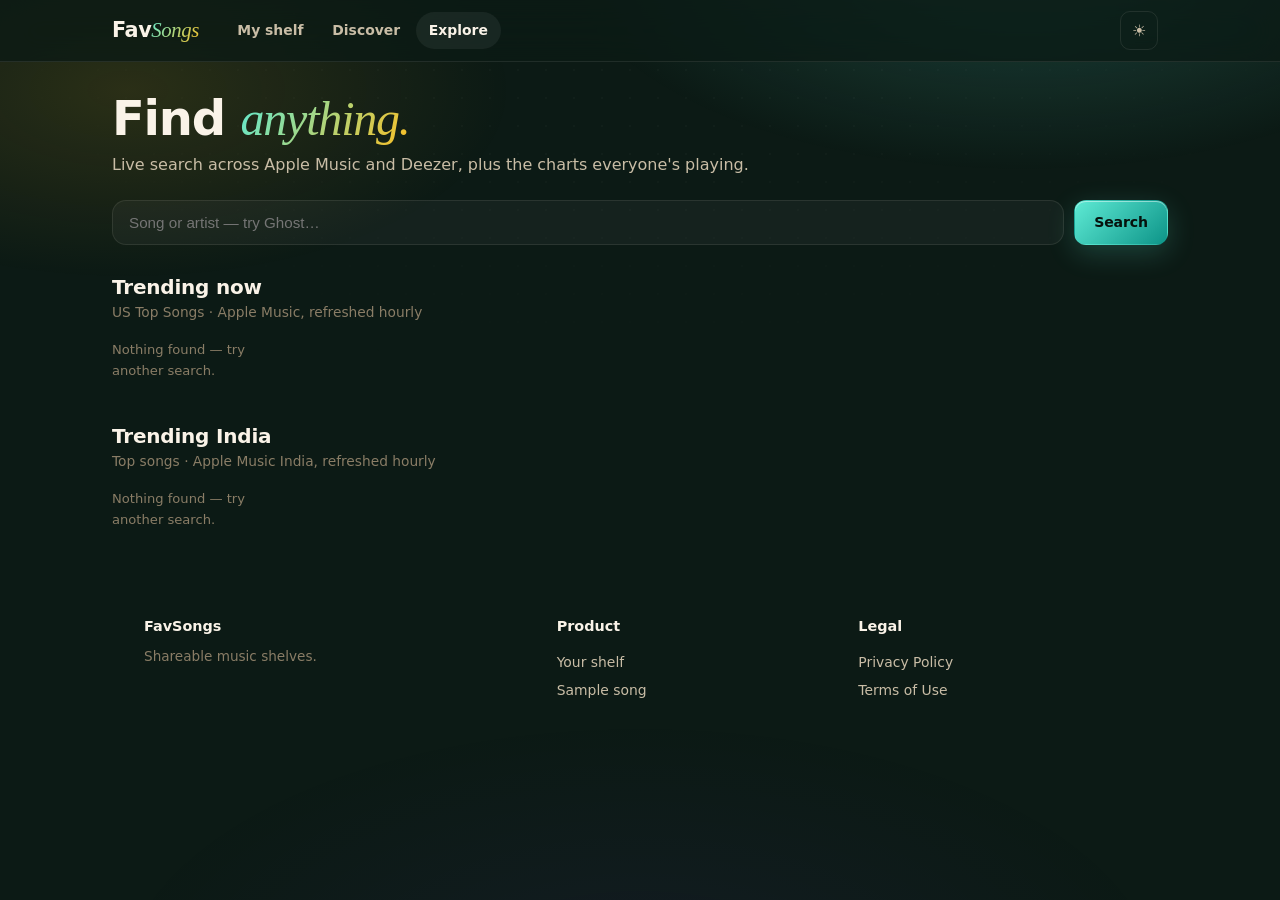
==== explore.html @ 7c1b073f "Explore page, multi-API availability, likes, trending rails, login-gated ratings" ====
<!DOCTYPE html>
<html lang="en" data-theme="dark">
  <head>
    <meta charset="utf-8" />
    <meta name="viewport" content="width=device-width, initial-scale=1, viewport-fit=cover" />
    <title>Explore — FavSongs</title>
    <meta name="description" content="Search every song and browse what's trending, powered by Apple Music and Deezer charts." />
    <link rel="canonical" href="https://favsongs.pages.dev/explore.html" />
    <link rel="icon" href="data:image/svg+xml,%3Csvg xmlns='http://www.w3.org/2000/svg' viewBox='0 0 32 32'%3E%3Crect width='32' height='32' rx='9' fill='%23ffb020'/%3E%3Cpath d='M16 4.5 18.6 13.4 27.5 16 18.6 18.6 16 27.5 13.4 18.6 4.5 16 13.4 13.4Z' fill='%230b0a08'/%3E%3Ccircle cx='23' cy='8.6' r='2' fill='%230b0a08' opacity='.5'/%3E%3C/svg%3E" type="image/svg+xml" />
    <link rel="stylesheet" href="styles.css" />
    <style>
      [hidden] { display: none !important; }
      body.explore-page { min-height: 100svh; display: flex; flex-direction: column; }
      main.explore-main { flex: 1; width: 100%; max-width: 1120px; margin: 0 auto; padding: 2rem var(--rail); }
      .explore-hero h1 { font-size: clamp(2rem, 4.5vw, 3rem); letter-spacing: -0.025em; margin: 0 0 0.5rem; }
      .explore-hero h1 em { font-family: Georgia, 'Times New Roman', serif; font-style: italic; font-weight: 400; background: linear-gradient(120deg, var(--amber), var(--coral)); -webkit-background-clip: text; background-clip: text; color: transparent; }
      .explore-hero p { color: var(--ink-dim); margin: 0 0 1.4rem; }
      .rail-sec { margin: 2rem 0 0; }
      .rail-sec h2 { font-size: 1.25rem; margin: 0 0 0.2rem; letter-spacing: -0.01em; }
      .rail-sec > p { color: var(--ink-faint); font-size: 0.86rem; margin: 0 0 0.8rem; }
      .skel { border-radius: var(--r); border: 1px solid var(--line); min-height: 210px;
        background: linear-gradient(90deg, rgba(255,255,255,0.04) 25%, rgba(255,255,255,0.1) 50%, rgba(255,255,255,0.04) 75%);
        background-size: 200% 100%; animation: shimmer 1.2s linear infinite; }
      @keyframes shimmer { to { background-position: -200% 0; } }
      @media (prefers-reduced-motion: reduce) { .skel { animation: none; } }
    </style>
  </head>
  <body class="explore-page">
    <a class="skip-link" href="#main">Skip to content</a>
    <header class="fav-top">
      <div class="fav-top-inner">
        <a class="fav-brand" href="index.html" aria-label="FavSongs home">Fav<em>Songs</em></a>
        <nav class="fav-nav" aria-label="Primary">
          <a href="shelf.html">My shelf</a>
          <a href="index.html#discover">Discover</a>
          <a href="explore.html" aria-current="page">Explore</a>
        </nav>
        <div class="fav-top-spot">
          <button class="icon-btn" type="button" data-theme-toggle aria-label="Toggle theme"><span data-theme-icon>☀</span></button>
          <span id="authArea"></span>
        </div>
      </div>
    </header>
    <main id="main" class="explore-main">
      <div class="explore-hero">
        <h1>Find <em>anything.</em></h1>
        <p>Live search across Apple Music and Deezer, plus the charts everyone's playing.</p>
        <div class="searchbar" role="search">
          <input id="q" placeholder="Song or artist — try Ghost…" autocomplete="off" maxlength="120" />
          <button class="btn btn-primary" id="go" type="button">Search</button>
        </div>
      </div>

      <section class="rail-sec" id="resultsSec" hidden>
        <h2>Results</h2>
        <p id="resultsMeta"></p>
        <div class="rail" id="resultsRail"></div>
      </section>

      <section class="rail-sec">
        <h2>Trending now</h2>
        <p>US Top Songs · Apple Music, refreshed hourly</p>
        <div class="rail" id="appleRail"><div class="skel"></div><div class="skel"></div><div class="skel"></div></div>
      </section>

      <section class="rail-sec">
        <h2>Trending India</h2>
        <p>Top songs · Apple Music India, refreshed hourly</p>
        <div class="rail" id="deezerRail"><div class="skel"></div><div class="skel"></div><div class="skel"></div></div>
      </section>

      <footer class="fav-foot" style="border:none">
        <div class="fav-foot-grid">
          <div><b>FavSongs</b><p>Shareable music shelves.</p></div>
          <nav aria-label="Product"><b>Product</b><a href="shelf.html">Your shelf</a><a href="song.html">Sample song</a></nav>
          <nav aria-label="Legal"><b>Legal</b><a href="legal.html#privacy">Privacy Policy</a><a href="legal.html#terms">Terms of Use</a></nav>
        </div>
      </footer>
    </main>
    <script src="site.js"></script>
    <script src="supabase-config.js" onerror="this.remove()"></script>
    <script type="module" src="cloud.js"></script>
    <script>
      (() => {
        "use strict";
        const $ = (id) => document.getElementById(id);

        function songHref(s) {
          const p = new URLSearchParams();
          p.set("t", s.t);
          if (s.a) p.set("a", s.a);
          if (s.art) p.set("art", s.art);
          return "song.html?" + p.toString();
        }
        function card(s, src) {
          const a = document.createElement("a");
          a.className = "song-card";
          a.href = songHref(s);
          a.style.minWidth = "0";
          const img = document.createElement("img");
          img.alt = "";
          img.loading = "lazy";
          img.width = 56;
          img.height = 56;
          img.src = s.art || "icon.svg";
          img.onerror = () => { img.onerror = null; img.src = "icon.svg"; };
          const t = document.createElement("div");
          t.className = "t";
          const b = document.createElement("b");
          b.textContent = s.t;
          const sp = document.createElement("span");
          sp.textContent = (s.a || "Unknown artist") + " · " + src;
          t.appendChild(b);
          t.appendChild(sp);
          a.appendChild(img);
          a.appendChild(t);
          return a;
        }
        function fill(rail, items) {
          rail.innerHTML = "";
          if (!items.length) {
            rail.innerHTML = "<p class='fav-hint'>Nothing found — try another search.</p>";
            return;
          }
          for (const s of items) rail.appendChild(card(s.item, s.src));
        }

        async function searchAll(query) {
          const jobs = [
            fetch("https://itunes.apple.com/search?term=" + encodeURIComponent(query) + "&media=music&entity=song&limit=12")
              .then((r) => (r.ok ? r.json() : null))
              .then((d) => (d && d.results ? d.results : []).map((r) => ({
                item: {
                  t: r.trackName || "", a: r.artistName || "",
                  art: (r.artworkUrl100 || "").replace("100x100bb", "300x300bb"),
                }, src: "Apple",
              })))
              .catch(() => []),
            fetch("https://api.deezer.com/search?q=" + encodeURIComponent(query) + "&limit=12")
              .then((r) => (r.ok ? r.json() : null))
              .then((d) => (d && d.data ? d.data : []).map((r) => ({
                item: {
                  t: r.title || "", a: (r.artist && r.artist.name) || "",
                  art: r.cover_medium || r.cover || "",
                }, src: "Deezer",
              })))
              .catch(() => []),
          ];
          const [a, b] = await Promise.all(jobs);
          const seen = new Set();
          const out = [];
          for (const e of [...a, ...b]) {
            if (!e.item.t) continue;
            const k = (e.item.t + "|||" + e.item.a).toLowerCase().replace(/[^a-z0-9]/g, "");
            if (seen.has(k)) continue;
            seen.add(k);
            out.push(e);
          }
          return out.slice(0, 18);
        }

        $("go").addEventListener("click", async () => {
          const qv = $("q").value.trim();
          if (!qv) return;
          const sec = $("resultsSec");
          sec.hidden = false;
          $("resultsMeta").textContent = "Searching Apple Music + Deezer…";
          fill($("resultsRail"), []);
          const items = await searchAll(qv);
          $("resultsMeta").textContent = items.length + " result" + (items.length === 1 ? "" : "s");
          fill($("resultsRail"), items);
        });
        $("q").addEventListener("keydown", (e) => {
          if (e.key === "Enter") $("go").click();
        });

        // Trending rails (independent — one failing must not block the other).
        fetch("https://itunes.apple.com/us/rss/topsongs/limit=10/json")
          .then((r) => (r.ok ? r.json() : null))
          .then((d) => {
            const items = ((d && d.feed && d.feed.entry) || []).map((e) => ({
              item: {
                t: (e["im:name"] && e["im:name"].label) || "",
                a: (e["im:artist"] && e["im:artist"].label) || "",
                art: (((e["im:image"] || []).pop() || {}).label || "").replace("170x170bb", "300x300bb"),
              },
              src: "Apple",
            })).filter((x) => x.item.t);
            fill($("appleRail"), items);
          })
          .catch(() => fill($("appleRail"), []));
        fetch("https://itunes.apple.com/in/rss/topsongs/limit=10/json")
          .then((r) => (r.ok ? r.json() : null))
          .then((d) => {
            const items = ((d && d.feed && d.feed.entry) || []).map((e) => ({
              item: {
                t: (e["im:name"] && e["im:name"].label) || "",
                a: (e["im:artist"] && e["im:artist"].label) || "",
                art: (((e["im:image"] || []).pop() || {}).label || "").replace("170x170bb", "300x300bb"),
              },
              src: "Apple",
            })).filter((x) => x.item.t);
            fill($("deezerRail"), items);
          })
          .catch(() => fill($("deezerRail"), []));
      })();
    </script>
  </body>
</html>
---- styles.css ----
/* Milo v1.1.6 — site design system (from-scratch rebuild) */

:root {
  --bg: #0c1a15;
  --bg-soft: #0f211a;
  --surface: #122620;
  --surface-2: #16281f;
  --card: rgba(255, 248, 235, 0.035);
  --ink: #faf3e8;
  --ink-dim: #c9bda6;
  --ink-faint: #8a7d66;
  --ink-ghost: #5d5342;
  --amber: #5eead4;
  --amber-deep: #0d9488;
  --coral: #fbbf24;
  --mint: #4ade80;
  --line: rgba(250, 243, 232, 0.09);
  --line-strong: rgba(250, 243, 232, 0.16);
  --glow-amber: rgba(94, 234, 212, 0.2);
  --glow-coral: rgba(251, 191, 36, 0.13);
  --font:
    ui-sans-serif, system-ui, -apple-system, "Segoe UI", Roboto, Inter,
    "Helvetica Neue", Arial, sans-serif;
  --display:
    ui-sans-serif, system-ui, -apple-system, "Segoe UI", Roboto, Inter,
    sans-serif;
  --mono: ui-monospace, "SF Mono", SFMono-Regular, Menlo, Consolas, monospace;
  --ease: cubic-bezier(0.22, 1, 0.36, 1);
  --ease-spring: cubic-bezier(0.34, 1.56, 0.64, 1);
  --rail: clamp(1rem, 4vw, 2rem);
  --max: 1120px;
  --r-sm: 10px;
  --r: 16px;
  --r-lg: 24px;
  --shadow-lg: 0 24px 80px rgba(0, 0, 0, 0.5);
  --shadow-card: 0 12px 40px rgba(0, 0, 0, 0.35);
}

html[data-theme="light"] {
  --bg: #faf5eb;
  --bg-soft: #f2e9d8;
  --surface: #ffffff;
  --surface-2: #efe6d3;
  --card: rgba(20, 14, 4, 0.03);
  --ink: #17110a;
  --ink-dim: #4d4436;
  --ink-faint: #7a6e5a;
  --ink-ghost: #a89a82;
  --line: rgba(23, 17, 10, 0.1);
  --line-strong: rgba(23, 17, 10, 0.18);
  --glow-amber: rgba(194, 106, 0, 0.14);
  --glow-coral: rgba(255, 92, 57, 0.1);
  --shadow-lg: 0 24px 60px rgba(80, 55, 10, 0.16);
  --shadow-card: 0 12px 32px rgba(80, 55, 10, 0.1);
}

*,
*::before,
*::after {
  box-sizing: border-box;
  margin: 0;
  padding: 0;
}
html {
  scroll-behavior: smooth;
  -webkit-text-size-adjust: 100%;
}
body {
  font-family: var(--font);
  background: var(--bg);
  color: var(--ink);
  line-height: 1.6;
  -webkit-font-smoothing: antialiased;
  overflow-x: hidden;
  transition:
    background 0.3s var(--ease),
    color 0.3s var(--ease);
}
body::before {
  content: "";
  position: fixed;
  inset: 0;
  z-index: -2;
  pointer-events: none;
  background:
    radial-gradient(
      ellipse 60% 40% at 80% -5%,
      var(--glow-amber),
      transparent 60%
    ),
    radial-gradient(
      ellipse 50% 35% at 10% 10%,
      var(--glow-coral),
      transparent 60%
    ),
    radial-gradient(
      ellipse 70% 50% at 50% 110%,
      rgba(139, 61, 255, 0.06),
      transparent 60%
    );
}
body::after {
  content: "";
  position: fixed;
  inset: 0;
  z-index: -1;
  pointer-events: none;
  opacity: 0.5;
  background-image: radial-gradient(
    rgba(250, 243, 232, 0.05) 1px,
    transparent 1px
  );
  background-size: 28px 28px;
  mask-image: radial-gradient(
    ellipse 80% 60% at 50% 0%,
    black 30%,
    transparent 75%
  );
}
html[data-theme="light"] body::after {
  background-image: radial-gradient(
    rgba(23, 17, 10, 0.06) 1px,
    transparent 1px
  );
}
img {
  max-width: 100%;
  display: block;
}
a {
  color: inherit;
}
button {
  font: inherit;
  color: inherit;
  background: none;
  border: none;
  cursor: pointer;
}
:focus-visible {
  outline: 2px solid var(--amber);
  outline-offset: 3px;
  border-radius: 4px;
}
::selection {
  background: var(--amber);
  color: #1a1000;
}

.skip-link {
  position: fixed;
  top: -60px;
  left: 1rem;
  z-index: 200;
  background: var(--amber);
  color: #1a1000;
  font-weight: 700;
  font-size: 0.85rem;
  padding: 0.6rem 1rem;
  border-radius: 0 0 10px 10px;
  text-decoration: none;
  transition: top 0.2s var(--ease);
}
.skip-link:focus {
  top: 0;
}

/* ---------- layout ---------- */
.wrap {
  max-width: var(--max);
  margin: 0 auto;
  padding-left: var(--rail);
  padding-right: var(--rail);
}
.eyebrow {
  display: inline-flex;
  align-items: center;
  gap: 0.55rem;
  font-family: var(--mono);
  font-size: 0.7rem;
  font-weight: 600;
  letter-spacing: 0.16em;
  text-transform: uppercase;
  color: var(--amber);
  margin-bottom: 1rem;
}
.eyebrow::before {
  content: "";
  width: 1.75rem;
  height: 1.5px;
  background: linear-gradient(90deg, var(--amber), var(--coral));
  border-radius: 2px;
}
.eyebrow.center::after {
  content: "";
  width: 1.75rem;
  height: 1.5px;
  background: linear-gradient(90deg, var(--coral), var(--amber));
  border-radius: 2px;
}
h1,
h2,
h3 {
  letter-spacing: -0.04em;
  line-height: 1.04;
  text-wrap: balance;
}
.section {
  padding: clamp(3.5rem, 8vw, 6rem) 0;
}
.section-head {
  max-width: 40rem;
  margin-bottom: 2.5rem;
}
.section-head h2 {
  font-size: clamp(1.9rem, 4.5vw, 2.9rem);
  font-weight: 800;
  margin-bottom: 0.8rem;
}
.section-head h2 .grad {
  background: linear-gradient(
    100deg,
    var(--amber) 10%,
    var(--coral) 60%,
    var(--amber) 100%
  );
  background-size: 200% auto;
  -webkit-background-clip: text;
  background-clip: text;
  color: transparent;
  animation: gradShift 6s linear infinite;
}
@keyframes gradShift {
  to {
    background-position: 200% center;
  }
}
.section-head p {
  color: var(--ink-dim);
  font-size: clamp(0.95rem, 1.5vw, 1.08rem);
}
.section-head.center {
  margin-left: auto;
  margin-right: auto;
  text-align: center;
}
.section-head.center .eyebrow {
  justify-content: center;
}
.section-head.center .eyebrow::before {
  display: none;
}

/* ---------- topbar ---------- */
.topbar {
  position: sticky;
  top: 0;
  z-index: 90;
  backdrop-filter: blur(16px) saturate(1.3);
  -webkit-backdrop-filter: blur(16px) saturate(1.3);
  background: color-mix(in srgb, var(--bg) 82%, transparent);
  border-bottom: 1px solid var(--line);
}
.topbar-inner {
  max-width: var(--max);
  margin: 0 auto;
  padding: 0.7rem var(--rail);
  display: flex;
  align-items: center;
  justify-content: space-between;
  gap: 0.75rem;
}
.brand {
  display: inline-flex;
  align-items: center;
  gap: 0.6rem;
  text-decoration: none;
  font-weight: 800;
  font-size: 1.02rem;
  letter-spacing: -0.03em;
}
.brand-mark {
  width: 34px;
  height: 34px;
  border-radius: 11px;
  display: grid;
  place-items: center;
  flex-shrink: 0;
  background: linear-gradient(135deg, var(--amber) 0%, var(--coral) 100%);
  box-shadow:
    0 4px 18px var(--glow-amber),
    inset 0 1px 0 rgba(255, 255, 255, 0.45),
    inset 0 -1px 0 rgba(0, 0, 0, 0.18);
  transition: transform 0.25s var(--ease-spring);
}
.brand:hover .brand-mark {
  transform: rotate(-8deg) scale(1.06);
}
.brand-mark svg,
.brand-mark img {
  width: 22px;
  height: 22px;
  display: block;
}
.brand-mark img {
  border-radius: 6px;
}
.brand small {
  font-family: var(--mono);
  font-size: 0.62rem;
  font-weight: 600;
  letter-spacing: 0.08em;
  color: var(--ink-faint);
  border: 1px solid var(--line-strong);
  border-radius: 999px;
  padding: 0.12rem 0.5rem;
}
.nav {
  display: flex;
  align-items: center;
  gap: 0.15rem;
}
.nav a {
  text-decoration: none;
  color: var(--ink-dim);
  font-size: 0.86rem;
  font-weight: 550;
  padding: 0.5rem 0.8rem;
  border-radius: 9px;
  transition:
    color 0.18s,
    background 0.18s;
}
.nav a:hover,
.nav a[aria-current="page"] {
  color: var(--ink);
  background: var(--card);
}
.nav a[aria-current="page"] {
  color: var(--amber);
}
.topbar-actions {
  display: flex;
  align-items: center;
  gap: 0.5rem;
}
.icon-btn {
  width: 2.4rem;
  height: 2.4rem;
  display: grid;
  place-items: center;
  border: 1px solid var(--line);
  border-radius: 10px;
  color: var(--ink-dim);
  transition:
    color 0.18s,
    border-color 0.18s,
    transform 0.18s;
}
.icon-btn:hover {
  color: var(--amber);
  border-color: var(--amber);
  transform: translateY(-1px);
}
.icon-btn svg {
  width: 1rem;
  height: 1rem;
}
.menu-btn {
  display: none;
}

/* ---------- buttons ---------- */
.btn {
  display: inline-flex;
  align-items: center;
  justify-content: center;
  gap: 0.5rem;
  text-decoration: none;
  font-weight: 700;
  letter-spacing: -0.01em;
  border-radius: 12px;
  border: 1px solid transparent;
  white-space: nowrap;
  transition:
    transform 0.2s var(--ease),
    box-shadow 0.2s,
    background 0.2s,
    border-color 0.2s,
    color 0.2s;
}
.btn:hover {
  transform: translateY(-2px);
}
.btn:active {
  transform: translateY(0);
}
.btn-primary {
  padding: 0.65rem 1.2rem;
  font-size: 0.88rem;
  background: linear-gradient(135deg, var(--amber), #f23dc8);
  color: #1c0e00;
  box-shadow:
    0 8px 28px var(--glow-amber),
    inset 0 1px 0 rgba(255, 255, 255, 0.45);
}
.btn-primary:hover {
  box-shadow:
    0 12px 36px var(--glow-amber),
    inset 0 1px 0 rgba(255, 255, 255, 0.45);
  filter: brightness(1.05);
}
.btn-ghost {
  padding: 0.65rem 1.2rem;
  font-size: 0.88rem;
  border-color: var(--line-strong);
  color: var(--ink-dim);
  background: var(--card);
}
.btn-ghost:hover {
  border-color: var(--amber);
  color: var(--amber);
}
.btn-lg {
  padding: 1rem 1.7rem;
  font-size: 1rem;
  border-radius: 14px;
}
.btn-sm {
  padding: 0.45rem 0.9rem;
  font-size: 0.8rem;
  border-radius: 9px;
}
.btn .arrow {
  transition: transform 0.2s var(--ease);
}
.btn:hover .arrow {
  transform: translateX(3px);
}

/* ---------- hero ---------- */
.hero {
  position: relative;
  padding: clamp(2.5rem, 6vw, 5rem) 0 clamp(2rem, 4vw, 3rem);
  overflow: clip;
}
.hero-grid {
  display: grid;
  grid-template-columns: 1.05fr 0.95fr;
  gap: clamp(2rem, 5vw, 4rem);
  align-items: center;
}
.hero-badge {
  display: inline-flex;
  align-items: center;
  gap: 0.5rem;
  font-family: var(--mono);
  font-size: 0.72rem;
  letter-spacing: 0.06em;
  border: 1px solid var(--line-strong);
  background: var(--card);
  padding: 0.4rem 0.8rem;
  border-radius: 999px;
  color: var(--ink-dim);
  margin-bottom: 1.25rem;
}
.hero-badge .pulse {
  width: 7px;
  height: 7px;
  border-radius: 50%;
  background: var(--mint);
  box-shadow: 0 0 0 3px rgba(74, 222, 128, 0.2);
  animation: pulse 2s infinite;
}
@keyframes pulse {
  50% {
    opacity: 0.5;
    transform: scale(0.85);
  }
}
.hero h1 {
  font-size: clamp(2.9rem, 7.5vw, 5.2rem);
  font-weight: 850;
  margin-bottom: 1.1rem;
}
.hero h1 .stroke {
  display: block;
  background: linear-gradient(
    100deg,
    var(--amber) 0%,
    var(--coral) 45%,
    #ff8a5c 70%,
    var(--amber) 100%
  );
  background-size: 220% auto;
  -webkit-background-clip: text;
  background-clip: text;
  color: transparent;
  animation: gradShift 7s linear infinite;
}
.hero-lede {
  color: var(--ink-dim);
  font-size: clamp(1rem, 1.8vw, 1.18rem);
  max-width: 30rem;
  margin-bottom: 1.75rem;
}
.hero-lede strong {
  color: var(--ink);
}
.hero-cta {
  display: flex;
  flex-wrap: wrap;
  gap: 0.75rem;
  margin-bottom: 1.5rem;
}
.hero-proof {
  display: flex;
  flex-wrap: wrap;
  gap: 0.5rem 1.4rem;
  font-family: var(--mono);
  font-size: 0.75rem;
  color: var(--ink-faint);
}
.hero-proof strong {
  color: var(--ink-dim);
}
.os-note {
  margin-top: 0.9rem;
  font-size: 0.82rem;
  color: var(--ink-faint);
}
.os-note strong {
  color: var(--amber);
}

/* app window mock */
.stage {
  position: relative;
}
.app-window {
  position: relative;
  z-index: 1;
  border: 1px solid var(--line-strong);
  border-radius: 20px;
  overflow: hidden;
  background: linear-gradient(170deg, var(--surface) 0%, var(--bg-soft) 100%);
  box-shadow:
    var(--shadow-lg),
    0 0 0 1px rgba(139, 61, 255, 0.07),
    0 0 90px var(--glow-amber);
  animation: floaty 7s ease-in-out infinite;
}
@keyframes floaty {
  0%,
  100% {
    transform: translateY(0) rotate(-0.4deg);
  }
  50% {
    transform: translateY(-10px) rotate(0.4deg);
  }
}
.app-titlebar {
  display: flex;
  align-items: center;
  gap: 0.45rem;
  padding: 0.8rem 1rem;
  border-bottom: 1px solid var(--line);
}
.traffic {
  width: 11px;
  height: 11px;
  border-radius: 50%;
}
.traffic.r {
  background: #ff5f57;
}
.traffic.y {
  background: #febc2e;
}
.traffic.g {
  background: #28c840;
}
.app-titlebar span.title {
  margin-left: 0.5rem;
  font-family: var(--mono);
  font-size: 0.7rem;
  color: var(--ink-faint);
}
.app-live {
  margin-left: auto;
  display: inline-flex;
  align-items: center;
  gap: 0.4rem;
  font-size: 0.68rem;
  font-weight: 700;
  color: var(--mint);
  font-family: var(--mono);
  letter-spacing: 0.06em;
}
.app-live i {
  width: 7px;
  height: 7px;
  border-radius: 50%;
  background: var(--mint);
  box-shadow: 0 0 10px var(--mint);
  animation: pulse 1.6s infinite;
}
.app-body {
  padding: 1.25rem;
  display: grid;
  gap: 1rem;
}
.presence-card {
  display: grid;
  grid-template-columns: auto 1fr;
  gap: 1rem;
  align-items: center;
  border: 1px solid var(--line);
  border-radius: var(--r);
  padding: 1rem 1.1rem;
  background:
    linear-gradient(160deg, rgba(139, 61, 255, 0.09), transparent 55%),
    var(--card);
}
.presence-avatar {
  width: 3.4rem;
  height: 3.4rem;
  border-radius: 14px;
  display: grid;
  place-items: center;
  background: linear-gradient(135deg, var(--amber), var(--coral));
  color: #1c0e00;
  font-size: 1.4rem;
  box-shadow: 0 6px 22px var(--glow-amber);
  transition: transform 0.3s var(--ease-spring);
}
.presence-kicker {
  font-family: var(--mono);
  font-size: 0.62rem;
  letter-spacing: 0.14em;
  text-transform: uppercase;
  color: var(--amber);
}
.presence-title {
  font-size: 1.15rem;
  font-weight: 800;
  letter-spacing: -0.03em;
}
.presence-state {
  font-size: 0.83rem;
  color: var(--ink-dim);
}
.presence-bar {
  height: 4px;
  border-radius: 4px;
  background: var(--line);
  overflow: hidden;
  margin-top: 0.55rem;
}
.presence-bar i {
  display: block;
  height: 100%;
  width: 30%;
  border-radius: 4px;
  background: linear-gradient(90deg, var(--amber), var(--coral));
  animation: barSlide 4s ease-in-out infinite;
}
@keyframes barSlide {
  0% {
    width: 12%;
  }
  50% {
    width: 68%;
  }
  100% {
    width: 12%;
  }
}
.mode-chips {
  display: flex;
  flex-wrap: wrap;
  gap: 0.45rem;
}
.mode-chip {
  display: inline-flex;
  align-items: center;
  gap: 0.4rem;
  font-size: 0.78rem;
  font-weight: 650;
  padding: 0.5rem 0.8rem;
  border-radius: 999px;
  border: 1px solid var(--line);
  color: var(--ink-dim);
  background: transparent;
  transition: all 0.2s var(--ease);
}
.mode-chip:hover {
  border-color: var(--line-strong);
  color: var(--ink);
  transform: translateY(-1px);
}
.mode-chip.is-active {
  border-color: transparent;
  color: #1c0e00;
  background: linear-gradient(135deg, var(--amber), #f23dc8);
  box-shadow: 0 4px 18px var(--glow-amber);
}
.stage-status {
  display: flex;
  gap: 0.6rem;
  flex-wrap: wrap;
  margin-top: 0.8rem;
}
.status-pill {
  flex: 1 1 0;
  min-width: 0;
  border: 1px solid var(--line);
  background: color-mix(in srgb, var(--surface) 92%, transparent);
  border-radius: 14px;
  padding: 0.65rem 0.9rem;
  font-size: 0.76rem;
  display: flex;
  align-items: center;
  gap: 0.55rem;
}
.status-pill b {
  font-weight: 750;
  white-space: nowrap;
}
.status-pill small {
  color: var(--ink-faint);
  display: block;
  font-size: 0.68rem;
  white-space: nowrap;
  overflow: hidden;
  text-overflow: ellipsis;
}
.status-pill .dot {
  width: 8px;
  height: 8px;
  border-radius: 50%;
  background: var(--mint);
  box-shadow: 0 0 10px var(--mint);
  flex-shrink: 0;
  animation: pulse 2s infinite;
}

/* marquee */
.marquee {
  border-top: 1px solid var(--line);
  border-bottom: 1px solid var(--line);
  overflow: hidden;
  background: color-mix(in srgb, var(--bg-soft) 70%, transparent);
}
.marquee-track {
  display: flex;
  gap: 2.5rem;
  padding: 0.85rem 0;
  width: max-content;
  animation: marquee 28s linear infinite;
  font-family: var(--mono);
  font-size: 0.74rem;
  letter-spacing: 0.1em;
  text-transform: uppercase;
  color: var(--ink-faint);
}
.marquee-track span b {
  color: var(--amber);
  margin-right: 0.5rem;
}
@keyframes marquee {
  to {
    transform: translateX(-50%);
  }
}

/* ---------- bento / modes ---------- */
.bento {
  display: grid;
  grid-template-columns: repeat(3, 1fr);
  gap: 0.9rem;
}
.bento-card {
  position: relative;
  border: 1px solid var(--line);
  border-radius: var(--r-lg);
  padding: 1.6rem 1.5rem;
  background:
    linear-gradient(170deg, var(--card), transparent 70%), var(--surface);
  overflow: hidden;
  transition:
    transform 0.25s var(--ease),
    border-color 0.25s,
    box-shadow 0.25s;
}
.bento-card:hover {
  transform: translateY(-4px);
  border-color: var(--line-strong);
  box-shadow: var(--shadow-card);
}
.bento-card.wide {
  grid-column: span 2;
}
.bento-card.tall {
  grid-row: span 2;
}
.bento-card::before {
  content: "";
  position: absolute;
  inset: 0;
  opacity: 0;
  transition: opacity 0.3s;
  background: radial-gradient(
    ellipse 60% 50% at 50% 0%,
    var(--glow-amber),
    transparent 70%
  );
  pointer-events: none;
}
.bento-card:hover::before {
  opacity: 1;
}
.bento-icon {
  width: 2.6rem;
  height: 2.6rem;
  border-radius: 12px;
  display: grid;
  place-items: center;
  background: linear-gradient(
    135deg,
    rgba(139, 61, 255, 0.18),
    rgba(242, 61, 200, 0.12)
  );
  border: 1px solid rgba(139, 61, 255, 0.25);
  font-size: 1.2rem;
  margin-bottom: 1rem;
}
.bento-card h3 {
  font-size: 1.08rem;
  font-weight: 750;
  margin-bottom: 0.4rem;
}
.bento-card p {
  color: var(--ink-dim);
  font-size: 0.88rem;
}
.bento-tag {
  font-family: var(--mono);
  font-size: 0.64rem;
  letter-spacing: 0.12em;
  text-transform: uppercase;
  color: var(--amber);
  display: block;
  margin-bottom: 0.7rem;
}
.mini-row {
  display: flex;
  gap: 0.4rem;
  flex-wrap: wrap;
  margin-top: 1rem;
}
.mini-pill {
  font-size: 0.7rem;
  font-weight: 650;
  border: 1px solid var(--line);
  border-radius: 999px;
  padding: 0.28rem 0.65rem;
  color: var(--ink-dim);
  background: rgba(255, 255, 255, 0.02);
}

/* ---------- simulator ---------- */
.sim {
  display: grid;
  grid-template-columns: 0.9fr 1.1fr;
  gap: 1rem;
  border: 1px solid var(--line);
  border-radius: var(--r-lg);
  overflow: hidden;
  background: var(--surface);
}
.sim-modes {
  padding: 1.25rem;
  display: grid;
  gap: 0.5rem;
  border-right: 1px solid var(--line);
  align-content: start;
}
.sim-modes h3 {
  font-size: 0.8rem;
  font-family: var(--mono);
  letter-spacing: 0.1em;
  text-transform: uppercase;
  color: var(--ink-faint);
  margin-bottom: 0.4rem;
}
.sim-btn {
  display: flex;
  align-items: center;
  gap: 0.7rem;
  text-align: left;
  padding: 0.75rem 0.85rem;
  border-radius: 12px;
  border: 1px solid transparent;
  transition: all 0.2s var(--ease);
  width: 100%;
}
.sim-btn:hover {
  background: var(--card);
}
.sim-btn.is-active {
  background: linear-gradient(
    135deg,
    rgba(139, 61, 255, 0.16),
    rgba(242, 61, 200, 0.08)
  );
  border-color: rgba(139, 61, 255, 0.35);
}
.sim-btn .emo {
  width: 2.1rem;
  height: 2.1rem;
  border-radius: 9px;
  display: grid;
  place-items: center;
  background: var(--card);
  border: 1px solid var(--line);
  font-size: 1rem;
  flex-shrink: 0;
}
.sim-btn.is-active .emo {
  background: linear-gradient(135deg, var(--amber), var(--coral));
  border-color: transparent;
}
.sim-btn strong {
  display: block;
  font-size: 0.88rem;
}
.sim-btn small {
  display: block;
  font-size: 0.74rem;
  color: var(--ink-faint);
}
.sim-preview {
  padding: 1.5rem;
  display: grid;
  align-content: center;
  justify-items: center;
  gap: 1rem;
  background:
    radial-gradient(
      ellipse 70% 60% at 50% 20%,
      var(--glow-amber),
      transparent 65%
    ),
    transparent;
}
/* Authentic Discord user-popout recreation */
.discord-card {
  width: 100%;
  max-width: 21rem;
  border-radius: 12px;
  overflow: hidden;
  background: #111214;
  color: #dbdee1;
  box-shadow: var(--shadow-card);
  border: 1px solid rgba(0, 0, 0, 0.5);
  text-align: left;
  transition: transform 0.25s var(--ease);
}
html[data-theme="light"] .discord-card {
  background: #111214;
}
.discord-banner {
  height: 68px;
  background: linear-gradient(100deg, #a684ff 0%, #f23dc8 45%, #7c5cff 100%);
  position: relative;
}
.discord-banner::after {
  content: "";
  position: absolute;
  inset: 0;
  background-image: radial-gradient(
    rgba(255, 255, 255, 0.22) 1px,
    transparent 1px
  );
  background-size: 14px 14px;
}
.discord-body {
  padding: 0 0.85rem 0.85rem;
}
.discord-user-row {
  display: flex;
  align-items: flex-end;
  gap: 0.65rem;
  margin-bottom: 0.7rem;
}
.discord-ava {
  width: 58px;
  height: 58px;
  border-radius: 50%;
  flex-shrink: 0;
  background: linear-gradient(135deg, var(--amber), var(--coral));
  border: 4px solid #111214;
  margin-top: -26px;
  position: relative;
  display: grid;
  place-items: center;
}
.discord-ava svg,
.discord-ava img {
  width: 32px;
  height: 32px;
  display: block;
}
.discord-ava img {
  border-radius: 50%;
}
.discord-status {
  position: absolute;
  right: -1px;
  bottom: -1px;
  width: 17px;
  height: 17px;
  border-radius: 50%;
  background: #23a55a;
  border: 3.5px solid #111214;
}
.discord-names {
  padding-bottom: 2px;
  min-width: 0;
}
.discord-name {
  font-weight: 700;
  color: #fff;
  font-size: 0.98rem;
  letter-spacing: -0.01em;
  line-height: 1.25;
}
.discord-sub {
  font-size: 0.74rem;
  color: #b5bac1;
}
.discord-badge {
  margin-left: auto;
  margin-bottom: 4px;
  flex-shrink: 0;
  font-size: 0.6rem;
  font-weight: 800;
  letter-spacing: 0.08em;
  color: #1c0e00;
  background: linear-gradient(135deg, var(--amber), #f23dc8);
  border-radius: 5px;
  padding: 0.2rem 0.42rem;
}
.discord-divider {
  height: 1px;
  background: rgba(255, 255, 255, 0.08);
  margin: 0 0 0.7rem;
}
.discord-sec {
  font-size: 0.62rem;
  font-weight: 800;
  letter-spacing: 0.09em;
  color: #b5bac1;
  margin-bottom: 0.45rem;
}
.discord-game {
  display: grid;
  grid-template-columns: auto 1fr;
  gap: 0.65rem;
  align-items: center;
}
.discord-art {
  width: 56px;
  height: 56px;
  border-radius: 10px;
  display: grid;
  place-items: center;
  font-size: 1.5rem;
  flex-shrink: 0;
  background: linear-gradient(
    135deg,
    rgba(139, 61, 255, 0.25),
    rgba(242, 61, 200, 0.18)
  );
  border: 1px solid rgba(139, 61, 255, 0.3);
  position: relative;
}
.discord-art-badge {
  position: absolute;
  right: -6px;
  bottom: -6px;
  width: 22px;
  height: 22px;
  border-radius: 50%;
  background: #1e1f22;
  border: 2px solid #111214;
  display: grid;
  place-items: center;
}
.discord-art-badge i {
  width: 10px;
  height: 10px;
  border-radius: 50%;
  background: #23a55a;
  display: block;
  box-shadow: 0 0 6px rgba(35, 165, 90, 0.8);
}
.discord-game b {
  display: block;
  font-size: 0.76rem;
  color: #fff;
  font-weight: 600;
  white-space: nowrap;
  overflow: hidden;
  text-overflow: ellipsis;
}
.discord-game span {
  display: block;
  font-size: 0.72rem;
  color: #b5bac1;
  white-space: nowrap;
  overflow: hidden;
  text-overflow: ellipsis;
}
.discord-time {
  color: #949ba4;
  font-variant-numeric: tabular-nums;
}
.discord-progress {
  height: 4px;
  border-radius: 4px;
  background: rgba(255, 255, 255, 0.1);
  overflow: hidden;
  margin-top: 0.65rem;
}
.discord-progress i {
  display: block;
  height: 100%;
  width: 35%;
  border-radius: 4px;
  background: linear-gradient(90deg, var(--amber), var(--coral));
  animation: barSlide 5s ease-in-out infinite;
}
.sim-hint {
  font-family: var(--mono);
  font-size: 0.72rem;
  color: var(--ink-faint);
}

/* ---------- steps ---------- */
.steps {
  display: grid;
  grid-template-columns: repeat(3, 1fr);
  gap: 0.9rem;
  counter-reset: step;
}
.step {
  border: 1px solid var(--line);
  border-radius: var(--r-lg);
  padding: 1.7rem 1.5rem;
  background: var(--surface);
  position: relative;
  overflow: hidden;
}
.step::after {
  content: "0" counter(step);
  counter-increment: step;
  position: absolute;
  top: 0.6rem;
  right: 1rem;
  font-size: 3.2rem;
  font-weight: 850;
  letter-spacing: -0.06em;
  color: transparent;
  -webkit-text-stroke: 1px var(--line-strong);
  opacity: 0.9;
}
.step h3 {
  font-size: 1.05rem;
  margin: 0.8rem 0 0.4rem;
}
.step p {
  color: var(--ink-dim);
  font-size: 0.88rem;
}
.step-num {
  font-family: var(--mono);
  font-size: 0.66rem;
  letter-spacing: 0.14em;
  text-transform: uppercase;
  color: var(--amber);
}

/* ---------- downloads ---------- */
.dl-detect {
  display: flex;
  align-items: center;
  gap: 0.7rem;
  border: 1px solid rgba(139, 61, 255, 0.3);
  background: linear-gradient(90deg, rgba(139, 61, 255, 0.12), transparent 70%);
  border-radius: 12px;
  padding: 0.85rem 1.1rem;
  font-size: 0.86rem;
  margin-bottom: 1rem;
}
.dl-detect strong {
  color: var(--amber);
}
.dl-table {
  border: 1px solid var(--line);
  border-radius: var(--r-lg);
  overflow: hidden;
  background: var(--surface);
}
.dl-row {
  display: grid;
  grid-template-columns: auto 1fr auto;
  gap: 1rem;
  align-items: center;
  padding: 1.05rem 1.3rem;
  text-decoration: none;
  border-bottom: 1px solid var(--line);
  transition:
    background 0.18s,
    transform 0.18s;
}
.dl-row:last-child {
  border-bottom: none;
}
.dl-row:hover {
  background: rgba(139, 61, 255, 0.06);
}
.dl-os {
  width: 2.5rem;
  height: 2.5rem;
  border-radius: 11px;
  display: grid;
  place-items: center;
  border: 1px solid var(--line);
  background: var(--card);
  font-size: 1.15rem;
}
.dl-row:hover .dl-os {
  border-color: rgba(139, 61, 255, 0.4);
}
.dl-plat {
  font-weight: 750;
  font-size: 0.95rem;
  display: flex;
  align-items: center;
  gap: 0.5rem;
  flex-wrap: wrap;
}
.dl-file {
  font-family: var(--mono);
  font-size: 0.73rem;
  color: var(--ink-faint);
}
.dl-cta {
  font-size: 0.82rem;
  font-weight: 700;
  color: var(--amber);
  white-space: nowrap;
}
.dl-row.is-rec {
  background: linear-gradient(90deg, rgba(139, 61, 255, 0.13), transparent 75%);
  box-shadow: inset 3px 0 0 var(--amber);
}
.pill-rec {
  font-size: 0.6rem;
  font-weight: 800;
  letter-spacing: 0.08em;
  text-transform: uppercase;
  background: var(--amber);
  color: #1c0e00;
  border-radius: 999px;
  padding: 0.18rem 0.55rem;
}
.dl-note {
  margin-top: 1rem;
  font-size: 0.83rem;
  color: var(--ink-faint);
}
.dl-note a,
.prose a {
  color: var(--amber);
  text-decoration: none;
  border-bottom: 1px solid rgba(139, 61, 255, 0.35);
}
.dl-note code,
.prose code {
  font-family: var(--mono);
  font-size: 0.78em;
  background: var(--card);
  border: 1px solid var(--line);
  border-radius: 6px;
  padding: 0.1rem 0.4rem;
}
.faq {
  display: grid;
  gap: 0.6rem;
  margin-top: 1.5rem;
}
.faq details {
  border: 1px solid var(--line);
  border-radius: 14px;
  background: var(--surface);
  padding: 1rem 1.2rem;
}
.faq summary {
  cursor: pointer;
  font-weight: 700;
  font-size: 0.92rem;
  list-style: none;
  display: flex;
  justify-content: space-between;
  align-items: center;
  gap: 1rem;
}
.faq summary::-webkit-details-marker {
  display: none;
}
.faq summary::after {
  content: "+";
  color: var(--amber);
  font-size: 1.2rem;
  font-weight: 400;
  transition: transform 0.2s;
}
.faq details[open] summary::after {
  transform: rotate(45deg);
}
.faq details p {
  color: var(--ink-dim);
  font-size: 0.87rem;
  margin-top: 0.6rem;
}

/* ---------- stats ---------- */
.stats-grid {
  display: grid;
  grid-template-columns: repeat(3, 1fr);
  gap: 0.9rem;
  margin-bottom: 1rem;
}
.stat {
  border: 1px solid var(--line);
  border-radius: var(--r-lg);
  padding: 1.5rem;
  background: linear-gradient(170deg, var(--card), transparent), var(--surface);
  position: relative;
  overflow: hidden;
}
.stat::before {
  content: "";
  position: absolute;
  top: 0;
  left: 1.5rem;
  right: 1.5rem;
  height: 2px;
  background: linear-gradient(90deg, var(--amber), var(--coral));
  border-radius: 2px;
  opacity: 0.7;
}
.stat b {
  display: block;
  font-size: clamp(1.8rem, 4vw, 2.4rem);
  font-weight: 850;
  letter-spacing: -0.05em;
}
.stat span {
  font-size: 0.8rem;
  color: var(--ink-dim);
  font-weight: 550;
}
.card {
  border: 1px solid var(--line);
  border-radius: var(--r-lg);
  padding: 1.5rem;
  background: var(--surface);
  margin-bottom: 1rem;
}
.card h3 {
  font-size: 1rem;
  margin-bottom: 1rem;
  display: flex;
  align-items: center;
  gap: 0.5rem;
}
.card h3::before {
  content: "";
  width: 8px;
  height: 8px;
  border-radius: 3px;
  background: linear-gradient(135deg, var(--amber), var(--coral));
}
.field {
  margin-bottom: 0.9rem;
}
.field label {
  display: block;
  font-size: 0.76rem;
  font-weight: 650;
  color: var(--ink-dim);
  margin-bottom: 0.35rem;
  font-family: var(--mono);
  letter-spacing: 0.04em;
}
.field input {
  width: 100%;
  padding: 0.7rem 0.9rem;
  border-radius: 10px;
  border: 1px solid var(--line-strong);
  background: var(--bg);
  color: var(--ink);
  font: inherit;
  font-size: 0.85rem;
  transition:
    border-color 0.18s,
    box-shadow 0.18s;
}
.field input:focus {
  outline: none;
  border-color: var(--amber);
  box-shadow: 0 0 0 3px var(--glow-amber);
}
.bars {
  display: flex;
  flex-direction: column;
  gap: 0.55rem;
}
.bar-row {
  display: grid;
  grid-template-columns: 9rem 1fr 3rem;
  gap: 0.75rem;
  align-items: center;
  font-size: 0.82rem;
}
.bar-row > span:first-child {
  color: var(--ink-dim);
  white-space: nowrap;
  overflow: hidden;
  text-overflow: ellipsis;
}
.bar-track {
  height: 8px;
  border-radius: 5px;
  background: color-mix(in srgb, var(--ink) 8%, transparent);
  overflow: hidden;
}
.bar-track i {
  display: block;
  height: 100%;
  width: 0;
  border-radius: 5px;
  background: linear-gradient(90deg, var(--amber), var(--coral));
  transition: width 0.8s var(--ease);
}
.bar-row code {
  font-family: var(--mono);
  color: var(--ink-faint);
  text-align: right;
  font-size: 0.75rem;
}
.status-line {
  font-family: var(--mono);
  font-size: 0.76rem;
  color: var(--ink-faint);
  margin-top: 1rem;
}
.status-line.ok {
  color: var(--mint);
}
.status-line.err {
  color: #ff8a8a;
}

/* ---------- legal / prose ---------- */
.prose {
  max-width: 46rem;
}
.prose h2 {
  font-size: 1.5rem;
  margin: 2.5rem 0 0.7rem;
}
.prose h2:first-of-type {
  margin-top: 1rem;
}
.prose p,
.prose li {
  color: var(--ink-dim);
  font-size: 0.93rem;
  margin-bottom: 0.7rem;
}
.prose ul {
  padding-left: 1.25rem;
}
.prose strong {
  color: var(--ink);
}
.toc {
  display: flex;
  gap: 0.5rem;
  flex-wrap: wrap;
  margin: 1.5rem 0 0.5rem;
}
.toc a {
  font-size: 0.8rem;
  font-weight: 650;
  text-decoration: none;
  border: 1px solid var(--line-strong);
  border-radius: 999px;
  padding: 0.45rem 0.95rem;
  color: var(--ink-dim);
  transition: all 0.18s;
}
.toc a:hover {
  border-color: var(--amber);
  color: var(--amber);
}

/* ---------- CTA band ---------- */
.cta-band {
  border: 1px solid rgba(139, 61, 255, 0.25);
  border-radius: 28px;
  padding: clamp(2.5rem, 6vw, 4.5rem);
  text-align: center;
  position: relative;
  overflow: hidden;
  background:
    radial-gradient(
      ellipse 60% 80% at 50% 120%,
      var(--glow-amber),
      transparent 65%
    ),
    linear-gradient(170deg, var(--surface), var(--bg-soft));
  box-shadow: var(--shadow-lg);
}
.cta-band::before {
  content: "";
  position: absolute;
  width: 440px; height: 440px;
  top: -150px; left: 50%;
  transform: translateX(-50%);
  background: url("icon.png") center / contain no-repeat;
  opacity: 0.16;
  pointer-events: none;
}
.cta-band h2 {
  font-size: clamp(2rem, 5vw, 3.2rem);
  font-weight: 850;
  margin-bottom: 0.8rem;
}
.cta-band p {
  color: var(--ink-dim);
  max-width: 28rem;
  margin: 0 auto 1.75rem;
}
.cta-row {
  display: flex;
  gap: 0.75rem;
  justify-content: center;
  flex-wrap: wrap;
}

/* ---------- footer ---------- */
footer.site {
  border-top: 1px solid var(--line);
  margin-top: 2rem;
}
.footer-grid {
  display: grid;
  grid-template-columns: 1.3fr 1fr 1fr 1fr;
  gap: 2rem;
  padding: 3rem 0 2rem;
}
.footer-brand p {
  color: var(--ink-faint);
  font-size: 0.85rem;
  margin-top: 0.8rem;
  max-width: 22rem;
}
.footer-col h4 {
  font-family: var(--mono);
  font-size: 0.68rem;
  letter-spacing: 0.12em;
  text-transform: uppercase;
  color: var(--ink-faint);
  margin-bottom: 0.9rem;
}
.footer-col a {
  display: block;
  text-decoration: none;
  color: var(--ink-dim);
  font-size: 0.86rem;
  padding: 0.28rem 0;
  transition: color 0.15s;
}
.footer-col a:hover {
  color: var(--amber);
}
.footer-base {
  display: flex;
  flex-wrap: wrap;
  justify-content: space-between;
  gap: 0.75rem;
  padding: 1.25rem 0 2rem;
  border-top: 1px solid var(--line);
  font-size: 0.78rem;
  color: var(--ink-ghost);
}
.footer-base a {
  color: var(--ink-faint);
  text-decoration: none;
}
.footer-base a:hover {
  color: var(--amber);
}

/* ---------- mobile nav ---------- */
.mobile-nav {
  display: none;
  position: fixed;
  inset: 0;
  z-index: 120;
}
.mobile-nav.is-open {
  display: block;
}
.mobile-backdrop {
  position: absolute;
  inset: 0;
  background: rgba(0, 0, 0, 0.6);
  backdrop-filter: blur(4px);
}
.mobile-panel {
  position: absolute;
  top: 0;
  right: 0;
  width: min(19rem, 88vw);
  height: 100%;
  background: var(--surface);
  border-left: 1px solid var(--line-strong);
  padding: 1.25rem;
  display: flex;
  flex-direction: column;
  gap: 0.4rem;
  animation: slideIn 0.3s var(--ease);
}
@keyframes slideIn {
  from {
    transform: translateX(100%);
  }
}
.mobile-panel a.link {
  display: flex;
  align-items: center;
  min-height: 48px;
  padding: 0.7rem 0.8rem;
  border-radius: 10px;
  text-decoration: none;
  font-weight: 600;
  color: var(--ink-dim);
}
.mobile-panel a.link:hover,
.mobile-panel a.link[aria-current="page"] {
  background: rgba(139, 61, 255, 0.1);
  color: var(--amber);
}
.mobile-panel .btn {
  margin-top: auto;
  width: 100%;
}

/* ---------- reveal ---------- */
.reveal {
  opacity: 0;
  transform: translateY(26px);
  transition:
    opacity 0.7s var(--ease),
    transform 0.7s var(--ease);
}
.reveal.is-in {
  opacity: 1;
  transform: none;
}
.reveal-d1 {
  transition-delay: 0.08s;
}
.reveal-d2 {
  transition-delay: 0.16s;
}
.reveal-d3 {
  transition-delay: 0.24s;
}

/* ---------- responsive ---------- */
@media (max-width: 960px) {
  .hero-grid {
    grid-template-columns: 1fr;
  }
  .stage {
    max-width: 34rem;
  }
  .bento {
    grid-template-columns: 1fr 1fr;
  }
  .bento-card.wide {
    grid-column: span 2;
  }
  .sim {
    grid-template-columns: 1fr;
  }
  .sim-modes {
    border-right: none;
    border-bottom: 1px solid var(--line);
    grid-template-columns: 1fr 1fr;
  }
  .sim-modes h3 {
    grid-column: 1 / -1;
  }
  .steps {
    grid-template-columns: 1fr;
  }
  .stats-grid {
    grid-template-columns: 1fr 1fr;
  }
  .footer-grid {
    grid-template-columns: 1fr 1fr;
  }
}
@media (max-width: 640px) {
  .nav {
    display: none;
  }
  .menu-btn {
    display: grid;
  }
  .topbar .btn-primary.top-cta {
    display: none;
  }
  .bento {
    grid-template-columns: 1fr;
  }
  .bento-card.wide {
    grid-column: span 1;
  }
  .sim-modes {
    grid-template-columns: 1fr;
  }
  .dl-row {
    grid-template-columns: auto 1fr;
  }
  .dl-cta {
    grid-column: 2;
    justify-self: start;
  }
  .bar-row {
    grid-template-columns: 6.5rem 1fr 2.5rem;
  }
  .stats-grid {
    grid-template-columns: 1fr;
  }
  .hero-cta .btn {
    flex: 1 1 100%;
  }
  .cta-row .btn {
    flex: 1 1 100%;
  }
  .footer-grid {
    grid-template-columns: 1fr;
    gap: 1.5rem;
  }
}
@media (prefers-reduced-motion: reduce) {
  html {
    scroll-behavior: auto;
  }
  *,
  *::before,
  *::after {
    animation-duration: 0.01ms !important;
    animation-iteration-count: 1 !important;
    transition-duration: 0.01ms !important;
  }
  .reveal {
    opacity: 1;
    transform: none;
  }
  .marquee-track {
    animation: none;
    flex-wrap: wrap;
    width: auto;
  }
}

/* FavSongs app pages (index + shelf) */
      body.fav-page { min-height: 100svh; display: flex; flex-direction: column; }
      /* (header layout lives in .fav-top-inner below) */
      .fav-brand { display: inline-flex; align-items: baseline; gap: 0; font-weight: 800; font-size: 1.3rem; letter-spacing: -0.02em; text-decoration: none; color: var(--ink); }
      .fav-brand em { font-family: Georgia, 'Times New Roman', serif; font-style: italic; font-weight: 400; background: linear-gradient(120deg, var(--amber), var(--coral)); -webkit-background-clip: text; background-clip: text; color: transparent; }
      .fav-hero { padding: clamp(2.5rem, 6vw, 4.5rem) var(--rail) 1.5rem; position: relative; overflow: clip; }
      .fav-hero-grid {
        position: relative; max-width: 1120px; margin: 0 auto;
        display: grid; grid-template-columns: 1.15fr 0.85fr; gap: clamp(1.5rem, 5vw, 4rem);
        align-items: center;
      }
      @media (max-width: 820px) { .fav-hero-grid { grid-template-columns: 1fr; } }
      .fav-eyebrow {
        display: inline-flex; align-items: center; gap: 0.5rem;
        font-size: 0.76rem; letter-spacing: 0.16em; text-transform: uppercase;
        color: var(--ink-faint); margin: 0 0 0.9rem;
        padding: 0.34rem 0.8rem; border: 1px solid var(--line); border-radius: 999px;
        background: rgba(255,255,255,0.03);
      }
      .fav-eyebrow i { width: 7px; height: 7px; border-radius: 50%; background: var(--amber); box-shadow: 0 0 10px var(--amber); animation: blink 1.8s ease-in-out infinite; }
      @keyframes blink { 50% { opacity: 0.35; } }
      .fav-hero h1 { font-size: clamp(2.4rem, 5.2vw, 4rem); letter-spacing: -0.03em; margin: 0 0 0.7rem; line-height: 1.02; }
      .fav-hero h1 .grad { background: linear-gradient(120deg, var(--amber), var(--coral)); -webkit-background-clip: text; background-clip: text; color: transparent; }
      .fav-hero h1 em { font-family: Georgia, 'Times New Roman', serif; font-style: italic; font-weight: 400; letter-spacing: -0.01em; }
      .fav-hero p { color: var(--ink-dim); font-size: 1.06rem; margin: 0 0 1.5rem; max-width: 46ch; }
      .fav-cta { display: flex; gap: 0.7rem; flex-wrap: wrap; }
      .hero-stack { position: relative; height: 380px; }
      @media (max-width: 820px) { .hero-stack { height: 250px; max-width: 420px; } }
      .hero-card {
        position: absolute; width: 200px; padding: 0.7rem;
        border-radius: 18px; border: 1px solid var(--line-strong);
        background: linear-gradient(165deg, rgba(255,255,255,0.09), rgba(255,255,255,0.02));
        box-shadow: inset 0 1px 0 rgba(255,255,255,0.12), var(--shadow-card);
        backdrop-filter: blur(16px); -webkit-backdrop-filter: blur(16px);
        animation: floaty 7s ease-in-out infinite;
      }
      .hero-card img { width: 100%; aspect-ratio: 1; border-radius: 12px; object-fit: cover; display: block; background: var(--surface-2); }
      .hero-card b { display: block; margin-top: 0.5rem; font-size: 0.85rem; white-space: nowrap; overflow: hidden; text-overflow: ellipsis; }
      .hero-card span { color: var(--ink-dim); font-size: 0.75rem; }
      .hero-card.c1 { left: 4%; top: 6%; }
      .c1-inner { transform: rotate(-6deg); }
      .hero-card.c2 { right: 0; top: -4%; animation-delay: -2.4s; }
      .hero-card.c2-inner { transform: rotate(5deg); }
      .hero-card.c3 { left: 22%; bottom: 0; animation-delay: -4.8s; }
      .hero-card.c3-inner { transform: rotate(-3deg); }
      @keyframes floaty { 0%,100% { margin-top: 0; } 50% { margin-top: -10px; } }
      .marquee { overflow: hidden; border-top: 1px solid var(--line); border-bottom: 1px solid var(--line); margin-top: clamp(2rem, 5vw, 3.2rem); }
      .marquee-track { display: flex; gap: 2.6rem; padding: 0.8rem 0; white-space: nowrap; width: max-content; animation: slide 26s linear infinite; color: var(--ink-faint); font-size: 0.85rem; letter-spacing: 0.12em; text-transform: uppercase; }
      @keyframes slide { to { transform: translateX(-50%); } }
      .fav-sec { max-width: 1120px; margin: 0 auto; width: 100%; padding: 1.5rem var(--rail); }
      .fav-sec-head { display: flex; align-items: baseline; justify-content: space-between; gap: 1rem; margin: 0 0 1rem; }
      .fav-sec-head h2 { margin: 0; font-size: 1.3rem; letter-spacing: -0.01em; }
      .fav-sec-head p { margin: 0; color: var(--ink-faint); font-size: 0.88rem; }
      .shelf-grid { display: grid; grid-template-columns: repeat(auto-fill, minmax(200px, 1fr)); gap: 0.9rem; }
      .song-card {
        position: relative; display: flex; gap: 0.8rem; align-items: center;
        padding: 0.7rem; border-radius: var(--r); border: 1px solid var(--line);
        background: linear-gradient(165deg, rgba(255,255,255,0.06), rgba(255,255,255,0.015));
        box-shadow: inset 0 1px 0 rgba(255,255,255,0.08);
        backdrop-filter: blur(14px); -webkit-backdrop-filter: blur(14px);
        text-decoration: none; color: var(--ink);
        animation: rise 0.5s var(--ease) both;
        transition: transform 0.22s var(--ease), border-color 0.25s var(--ease), box-shadow 0.3s var(--ease);
      }
      .song-card:nth-child(2) { animation-delay: 0.05s; }
      .song-card:nth-child(3) { animation-delay: 0.1s; }
      .song-card:nth-child(4) { animation-delay: 0.15s; }
      .song-card:nth-child(5) { animation-delay: 0.2s; }
      .song-card:nth-child(6) { animation-delay: 0.25s; }
      .song-card:hover { transform: translateY(-3px); border-color: var(--amber); box-shadow: 0 14px 36px -12px var(--glow-amber); }
      .song-card img { width: 56px; height: 56px; border-radius: 12px; object-fit: cover; flex: none; background: var(--surface-2); }
      .song-card .t { min-width: 0; }
      .song-card .t b { display: block; white-space: nowrap; overflow: hidden; text-overflow: ellipsis; font-size: 0.95rem; }
      .song-card .t span { color: var(--ink-dim); font-size: 0.82rem; white-space: nowrap; overflow: hidden; text-overflow: ellipsis; display: block; }
      .song-card .x {
        position: absolute; top: 6px; right: 6px; width: 24px; height: 24px;
        border-radius: 50%; border: 1px solid var(--line); background: rgba(0,0,0,0.45);
        color: var(--ink-dim); font-size: 13px; line-height: 1; cursor: pointer;
        display: none; align-items: center; justify-content: center;
      }
      .song-card:hover .x, .song-card:focus-within .x { display: inline-flex; }
      .song-card .x:hover { color: #fff; border-color: #fa243c; }
      .fav-empty {
        text-align: center; padding: 2.6rem 1.5rem; border: 1px dashed var(--line-strong);
        border-radius: var(--r-lg); color: var(--ink-dim);
        background:
          radial-gradient(60% 100% at 50% 0%, var(--glow-amber), transparent 70%),
          var(--card);
      }
      .fav-empty .big-note {
        font-size: 2.2rem; display: block; margin-bottom: 0.6rem;
        animation: floaty 5s ease-in-out infinite;
      }
      .fav-empty b { color: var(--ink); display: block; font-size: 1.05rem; margin-bottom: 0.3rem; }
      .fav-empty p { margin: 0 auto 1.1rem; max-width: 44ch; }
      .fav-empty .row { display: flex; gap: 0.6rem; justify-content: center; flex-wrap: wrap; }
      .fav-add {
        margin-top: 1.6rem; padding: 1.2rem; border-radius: var(--r-lg);
        border: 1px solid var(--line); background: var(--card);
      }
      .fav-add h3 { margin: 0 0 0.8rem; font-size: 1.02rem; }
      .fav-row { display: grid; grid-template-columns: 1fr 1fr; gap: 0.7rem; margin-bottom: 0.7rem; }
      @media (max-width: 640px) { .fav-row { grid-template-columns: 1fr; } }
      .fav-row label { display: grid; gap: 0.3rem; font-size: 0.8rem; color: var(--ink-faint); font-weight: 600; }
      .fav-row input {
        padding: 0.65rem 0.8rem; border-radius: 12px; border: 1px solid var(--line);
        background: rgba(255,255,255,0.04); color: var(--ink); font-size: 0.95rem; width: 100%;
      }
      .fav-row input:focus { outline: none; border-color: var(--amber); }
      .fav-actions { display: flex; gap: 0.6rem; flex-wrap: wrap; align-items: center; }
      .fav-hint { font-size: 0.82rem; color: var(--ink-faint); }
      .fav-import { display: flex; gap: 0.6rem; margin-top: 0.9rem; flex-wrap: wrap; }
      .fav-import input {
        flex: 1; min-width: 220px; padding: 0.65rem 0.9rem; border-radius: 12px;
        border: 1px solid var(--line); background: rgba(255,255,255,0.04);
        color: var(--ink); font-size: 0.92rem; width: auto;
      }
      .fav-import input::placeholder { color: var(--ink-ghost); }
      .fav-import input:focus { outline: none; border-color: var(--amber); box-shadow: 0 0 0 3px var(--glow-amber); }
      .fav-import input { flex: 1; min-width: 220px; }
      .fav-foot { color: var(--ink-faint); font-size: 0.85rem; padding: 2.5rem var(--rail) 2.5rem; border-top: 1px solid var(--line); margin-top: 2rem; }
      .fav-foot-grid { max-width: 1120px; margin: 0 auto 1.2rem; display: grid; grid-template-columns: 1.4fr 1fr 1fr; gap: 1.5rem; }
      @media (max-width: 640px) { .fav-foot-grid { grid-template-columns: 1fr; } }
      .fav-foot-grid b { display: block; color: var(--ink); margin-bottom: 0.5rem; font-size: 0.9rem; }
      .fav-foot-grid p { margin: 0; max-width: 36ch; }
      .fav-foot-grid nav { display: grid; gap: 0.35rem; align-content: start; }
      .fav-foot-grid nav a { color: var(--ink-dim); text-decoration: none; font-size: 0.87rem; width: fit-content; }
      .fav-foot-grid nav a:hover { color: var(--ink); }
      .fav-copy { text-align: center; color: var(--ink-ghost); font-size: 0.8rem; margin: 0; }
      /* Single-accent buttons: emerald throughout (no pink split). */
      .btn-primary {
        background: linear-gradient(135deg, var(--amber), var(--amber-deep));
        color: #06110c;
      }
      @keyframes rise { from { opacity: 0; transform: translateY(18px); } to { opacity: 1; transform: none; } }
      [hidden] {
        display: none !important;
      }
      @media (prefers-reduced-motion: reduce) { .song-card { animation: none; } }


/* Shared-shelf view: sticky glass header, gradient banner, playlist */
.fav-top {
  position: sticky; top: 0; z-index: 40;
  background: color-mix(in srgb, var(--bg) 78%, transparent);
  backdrop-filter: blur(18px) saturate(1.3);
  -webkit-backdrop-filter: blur(18px) saturate(1.3);
  border-bottom: 1px solid var(--line);
}
.fav-top-inner {
  display: flex; align-items: center; gap: 1rem;
  max-width: 1120px; margin: 0 auto; width: 100%;
  padding: 0.7rem var(--rail);
}
.fav-nav { display: flex; gap: 0.2rem; margin-left: 0.6rem; }
.fav-nav a {
  color: var(--ink-dim); text-decoration: none; font-size: 0.87rem; font-weight: 600;
  padding: 0.45rem 0.8rem; border-radius: 999px;
}
.fav-nav a:hover, .fav-nav a[aria-current="page"] { color: var(--ink); background: rgba(255,255,255,0.06); }
.fav-top-spot { margin-left: auto; display: flex; align-items: center; gap: 0.6rem; }
@media (max-width: 640px) { .fav-nav { display: none; } }
.shared-hero {
  position: relative; overflow: hidden;
  border-radius: calc(var(--r-lg) + 6px);
  padding: 1px;
  background: linear-gradient(135deg, var(--amber), var(--coral), var(--amber));
  background-size: 220% 220%;
  animation: borderslide 7s ease infinite;
  margin-bottom: 1.4rem;
}
@keyframes borderslide { 0%,100% { background-position: 0% 40%; } 50% { background-position: 100% 60%; } }
.shared-hero-in {
  border-radius: calc(var(--r-lg) + 5px);
  background: linear-gradient(170deg, var(--surface-2), var(--surface));
  padding: clamp(1.3rem, 3.5vw, 2rem);
  display: flex; gap: 1.2rem; align-items: center; flex-wrap: wrap;
}
.shared-hero .eyebrow {
  font-size: 0.74rem; letter-spacing: 0.16em; text-transform: uppercase;
  color: var(--amber); font-weight: 700; margin: 0 0 0.35rem;
}
.shared-hero h2 { margin: 0 0 0.25rem; font-size: clamp(1.35rem, 3vw, 1.8rem); letter-spacing: -0.02em; }
.shared-hero p { margin: 0; color: var(--ink-dim); font-size: 0.92rem; }
.shared-hero .grow { flex: 1; min-width: 220px; }
.shared-hero .fav-actions { margin: 0; }
.featured {
  display: grid; grid-template-columns: 168px 1fr; gap: 1.2rem; align-items: center;
  padding: 1rem; margin-bottom: 0.8rem;
  border-radius: var(--r-lg); border: 1px solid var(--line-strong);
  background:
    radial-gradient(80% 120% at 8% 0%, var(--glow-amber), transparent 60%),
    linear-gradient(165deg, rgba(255,255,255,0.08), rgba(255,255,255,0.02));
  box-shadow: inset 0 1px 0 rgba(255,255,255,0.1), var(--shadow-card);
  backdrop-filter: blur(16px); -webkit-backdrop-filter: blur(16px);
  animation: rise 0.55s var(--ease) both;
  text-decoration: none; color: var(--ink);
}
@media (max-width: 560px) { .featured { grid-template-columns: 112px 1fr; } }
.featured img {
  width: 100%; aspect-ratio: 1; border-radius: 14px; object-fit: cover; display: block;
  background: var(--surface-2);
  box-shadow: 0 14px 40px rgba(0,0,0,0.45);
}
.featured .kicker {
  font-size: 0.72rem; letter-spacing: 0.16em; text-transform: uppercase;
  color: var(--amber); font-weight: 700;
}
.featured b { display: block; font-size: clamp(1.3rem, 3vw, 1.7rem); letter-spacing: -0.02em; margin: 0.15rem 0; }
.featured span { color: var(--ink-dim); }
.featured .go {
  display: inline-flex; align-items: center; gap: 0.45rem; margin-top: 0.7rem;
  font-weight: 700; font-size: 0.88rem; color: var(--ink);
}
.featured .go i {
  width: 30px; height: 30px; border-radius: 50%; display: grid; place-items: center;
  background: linear-gradient(135deg, var(--amber), var(--amber-deep)); color: #0b0a08;
  font-style: normal; font-size: 13px;
  box-shadow: 0 6px 20px var(--glow-amber);
}
.playlist { display: grid; gap: 0.45rem; }
.prow {
  display: grid; grid-template-columns: 2rem 48px 1fr auto; gap: 0.8rem; align-items: center;
  padding: 0.5rem 0.7rem 0.5rem 0.4rem; border-radius: 14px;
  border: 1px solid transparent;
  text-decoration: none; color: var(--ink);
  animation: rise 0.45s var(--ease) both;
}
.prow:hover { background: rgba(255,255,255,0.045); border-color: var(--line); }
.prow .n { text-align: center; color: var(--ink-faint); font-size: 0.85rem; font-variant-numeric: tabular-nums; }
.prow img { width: 48px; height: 48px; border-radius: 10px; object-fit: cover; background: var(--surface-2); display: block; }
.prow b { display: block; font-size: 0.93rem; white-space: nowrap; overflow: hidden; text-overflow: ellipsis; }
.prow span { color: var(--ink-dim); font-size: 0.8rem; white-space: nowrap; overflow: hidden; text-overflow: ellipsis; display: block; }
.prow .chev { color: var(--ink-faint); }
@media (prefers-reduced-motion: reduce) {
  .shared-hero, .featured, .prow { animation: none; }
}

/* Shared view: slim action bar, big centered feature, roomy rows */
.share-actions {
  display: flex; align-items: center; gap: 0.8rem; flex-wrap: wrap;
  max-width: 1120px; margin: 0 auto; width: 100%;
  padding: 1rem var(--rail) 0;
}
.share-note { color: var(--ink-dim); font-size: 0.9rem; flex: 1; min-width: 200px; }
.share-btns { display: flex; gap: 0.5rem; flex-wrap: wrap; }
.btn-ghost { background: transparent; border: 1px solid var(--line); }
.featured-big {
  grid-template-columns: 1fr;
  justify-items: center;
  text-align: center;
  padding: clamp(1.6rem, 4vw, 2.6rem) clamp(1.2rem, 4vw, 2.5rem);
  margin-bottom: 1rem;
}
.featured-big img {
  width: min(300px, 68vw);
}
.featured-big .featured-meta {
  display: flex; flex-direction: column; align-items: center;
}
.featured-big b { font-size: clamp(1.7rem, 4vw, 2.4rem); }
.featured-big .go { margin-top: 1rem; }
.prow {
  grid-template-columns: 2.4rem 64px 1fr auto;
  padding: 0.65rem 0.9rem 0.65rem 0.5rem;
}
.prow img { width: 64px; height: 64px; border-radius: 14px; }
.prow .thumb {
  position: relative; width: 64px; height: 64px; flex: none;
}
.prow .thumb img {
  width: 100%; height: 100%; border-radius: 14px;
}
.prow .thumb::after {
  content: "▶"; position: absolute; inset: 0; display: grid; place-items: center;
  font-size: 15px; color: #fff; border-radius: 14px;
  background: rgba(0,0,0,0.45); opacity: 0; transition: opacity 0.2s var(--ease);
}
.prow:hover .thumb::after, .prow:focus-visible .thumb::after { opacity: 1; }
.prow .svc-dot {
  width: 22px; height: 22px; border-radius: 50%; flex: none;
  border: 1px solid var(--line);
}
.made-with {
  text-align: center; color: var(--ink-faint); font-size: 0.85rem;
  margin: 1.6rem 0 0.4rem;
}
.made-with a { color: var(--ink-dim); text-decoration: none; font-weight: 800; }
.made-with a em {
  font-family: Georgia, 'Times New Roman', serif; font-style: italic; font-weight: 400;
  background: linear-gradient(120deg, var(--amber), var(--coral));
  -webkit-background-clip: text; background-clip: text; color: transparent;
}
.made-with a:hover { color: var(--ink); }

/* Viewer mode (shared-link openers): wordmark only in the header. */
body.viewer .fav-nav,
body.viewer [data-theme-toggle],
body.viewer #authArea,
body.viewer .fav-top .btn {
  display: none;
}
/* Featured mini preview player */
.mini-play {
  width: 44px; height: 44px; border-radius: 50%; border: none; cursor: pointer;
  display: inline-grid; place-items: center; flex: none;
  background: linear-gradient(135deg, var(--amber), var(--amber-deep));
  color: #0b0a08; font-size: 15px;
  box-shadow: 0 8px 26px var(--glow-amber);
  transition: transform 0.2s var(--ease);
  margin-top: 0.8rem;
}
.mini-play:hover { transform: scale(1.07); }
.mini-play:active { transform: scale(0.96); }
.mini-play.on { animation: minipulse 1.6s ease-in-out infinite; }
@keyframes minipulse { 50% { box-shadow: 0 0 0 10px transparent, 0 8px 26px var(--glow-amber); } 0%,100% { box-shadow: 0 0 0 0 var(--glow-amber), 0 8px 26px var(--glow-amber); } }
.mini-play.unavail { opacity: 0.35; cursor: default; }
.featured .go + .mini-play { margin-left: 0.6rem; }

/* Likes: heart button + count */
.like-btn {
  display: inline-flex; align-items: center; gap: 0.45rem;
  padding: 0.5rem 0.85rem; border-radius: 999px; cursor: pointer;
  border: 1px solid var(--line); background: rgba(255,255,255,0.04);
  color: var(--ink-dim); font-weight: 700; font-size: 0.85rem;
  transition: transform 0.2s var(--ease), border-color 0.25s var(--ease), color 0.25s var(--ease);
}
.like-btn svg { width: 17px; height: 17px; fill: currentColor; }
.like-btn:hover { transform: translateY(-2px); color: var(--ink); border-color: var(--line-strong); }
.like-btn:active { transform: scale(0.96); }
.like-btn.on { color: #ff5c7a; border-color: #ff5c7a; }
.like-btn.on svg { fill: #ff5c7a; filter: drop-shadow(0 0 8px rgba(255,92,122,0.6)); }
.like-btn:disabled { opacity: 0.6; cursor: wait; }
/* Explore rails */
.rail { display: grid; grid-auto-flow: column; grid-auto-columns: minmax(150px, 170px); gap: 0.8rem; overflow-x: auto; padding: 0.2rem 0 0.8rem; scroll-snap-type: x mandatory; }
.rail .song-card { scroll-snap-align: start; }
.rail-wrap { position: relative; }
.searchbar { display: flex; gap: 0.6rem; margin: 0 0 1.2rem; flex-wrap: wrap; }
.searchbar input {
  flex: 1; min-width: 220px; padding: 0.75rem 1rem; border-radius: 14px;
  border: 1px solid var(--line); background: rgba(255,255,255,0.04);
  color: var(--ink); font-size: 0.95rem;
}
.searchbar input:focus { outline: none; border-color: var(--amber); box-shadow: 0 0 0 3px var(--glow-amber); }
.src-tag {
  font-size: 0.66rem; font-weight: 800; letter-spacing: 0.08em; text-transform: uppercase;
  color: var(--ink-faint); border: 1px solid var(--line); border-radius: 999px;
  padding: 0.12rem 0.5rem; margin-left: 0.45rem; vertical-align: 2px; white-space: nowrap;
}
/* Trending skeletons */
.skel { border-radius: var(--r); border: 1px solid var(--line); min-height: 210px;
  background: linear-gradient(90deg, rgba(255,255,255,0.04) 25%, rgba(255,255,255,0.1) 50%, rgba(255,255,255,0.04) 75%);
  background-size: 200% 100%; animation: shimmer 1.2s linear infinite; }
@keyframes shimmer { to { background-position: -200% 0; } }
@media (prefers-reduced-motion: reduce) { .skel { animation: none; } }
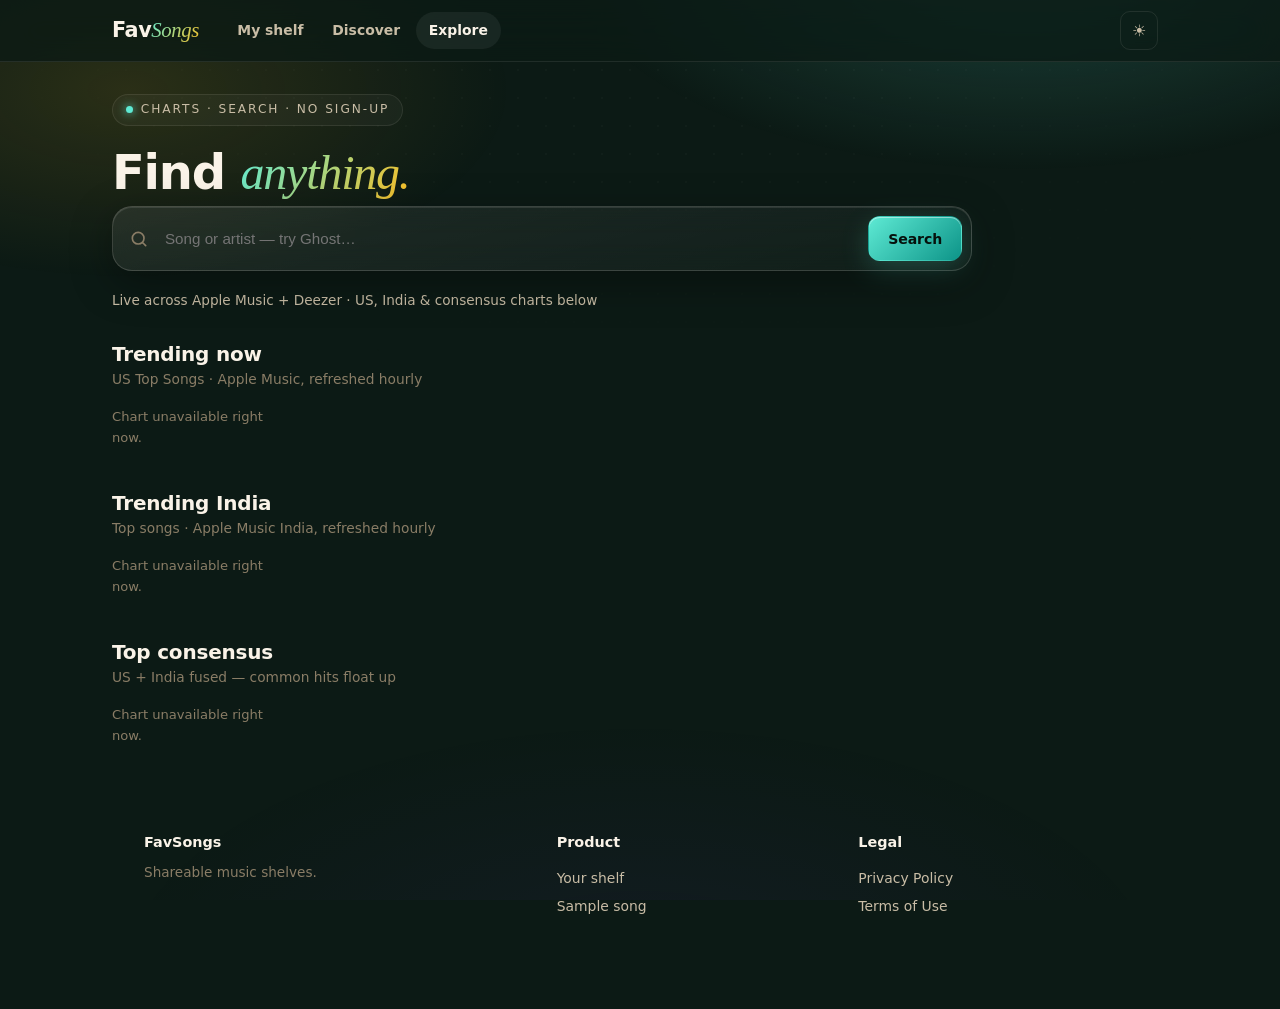
==== commit b4b103cb: "Geo charts with fusion + filters, lyrics panel, explore refresh, availability v2" ====
--- a/explore.html
+++ b/explore.html
@@ -43,12 +43,14 @@
     </header>
     <main id="main" class="explore-main">
       <div class="explore-hero">
+        <p class="fav-eyebrow"><i></i> Charts · Search · No sign-up</p>
         <h1>Find <em>anything.</em></h1>
-        <p>Live search across Apple Music and Deezer, plus the charts everyone's playing.</p>
-        <div class="searchbar" role="search">
+        <div class="searchbar searchbar-big" role="search">
+          <svg viewBox="0 0 24 24" aria-hidden="true"><circle cx="11" cy="11" r="7" fill="none" stroke="currentColor" stroke-width="2"/><path d="M20 20l-3.5-3.5" stroke="currentColor" stroke-width="2" stroke-linecap="round"/></svg>
           <input id="q" placeholder="Song or artist — try Ghost…" autocomplete="off" maxlength="120" />
           <button class="btn btn-primary" id="go" type="button">Search</button>
         </div>
+        <p class="explore-sub">Live across Apple Music + Deezer · US, India &amp; consensus charts below</p>
       </div>
 
       <section class="rail-sec" id="resultsSec" hidden>
@@ -67,6 +69,12 @@
         <h2>Trending India</h2>
         <p>Top songs · Apple Music India, refreshed hourly</p>
         <div class="rail" id="deezerRail"><div class="skel"></div><div class="skel"></div><div class="skel"></div></div>
+      </section>
+
+      <section class="rail-sec">
+        <h2>Top consensus</h2>
+        <p>US + India fused — common hits float up</p>
+        <div class="rail" id="comboRail"><div class="skel"></div><div class="skel"></div><div class="skel"></div></div>
       </section>
 
       <footer class="fav-foot" style="border:none">
@@ -80,6 +88,7 @@
     <script src="site.js"></script>
     <script src="supabase-config.js" onerror="this.remove()"></script>
     <script type="module" src="cloud.js"></script>
+    <script src="charts.js"></script>
     <script>
       (() => {
         "use strict";
@@ -94,7 +103,7 @@
         }
         function card(s, src) {
           const a = document.createElement("a");
-          a.className = "song-card";
+          a.className = "song-card pop-in";
           a.href = songHref(s);
           a.style.minWidth = "0";
           const img = document.createElement("img");
@@ -174,35 +183,33 @@
           if (e.key === "Enter") $("go").click();
         });
 
-        // Trending rails (independent — one failing must not block the other).
-        fetch("https://itunes.apple.com/us/rss/topsongs/limit=10/json")
-          .then((r) => (r.ok ? r.json() : null))
-          .then((d) => {
-            const items = ((d && d.feed && d.feed.entry) || []).map((e) => ({
-              item: {
-                t: (e["im:name"] && e["im:name"].label) || "",
-                a: (e["im:artist"] && e["im:artist"].label) || "",
-                art: (((e["im:image"] || []).pop() || {}).label || "").replace("170x170bb", "300x300bb"),
-              },
-              src: "Apple",
-            })).filter((x) => x.item.t);
-            fill($("appleRail"), items);
-          })
-          .catch(() => fill($("appleRail"), []));
-        fetch("https://itunes.apple.com/in/rss/topsongs/limit=10/json")
-          .then((r) => (r.ok ? r.json() : null))
-          .then((d) => {
-            const items = ((d && d.feed && d.feed.entry) || []).map((e) => ({
-              item: {
-                t: (e["im:name"] && e["im:name"].label) || "",
-                a: (e["im:artist"] && e["im:artist"].label) || "",
-                art: (((e["im:image"] || []).pop() || {}).label || "").replace("170x170bb", "300x300bb"),
-              },
-              src: "Apple",
-            })).filter((x) => x.item.t);
-            fill($("deezerRail"), items);
-          })
-          .catch(() => fill($("deezerRail"), []));
+        // Trending rails via shared chart module (filtered + cached).
+        function paintRail(id, items) {
+          const rail = $(id);
+          rail.innerHTML = "";
+          if (!items.length) {
+            rail.innerHTML = "<p class='fav-hint'>Chart unavailable right now.</p>";
+            return;
+          }
+          items.forEach((it, i) => {
+            const c = card({ item: it, src: "Charts" });
+            c.style.animationDelay = (i * 0.06).toFixed(2) + "s";
+            rail.appendChild(c);
+          });
+        }
+        if (window.FavCharts) {
+          window.FavCharts.fetchAppleChart("us").then((items) => paintRail("appleRail", items)).catch(() => paintRail("appleRail", []));
+          window.FavCharts.fetchAppleChart("in").then((items) => paintRail("deezerRail", items)).catch(() => paintRail("deezerRail", []));
+          Promise.all([
+            window.FavCharts.fetchAppleChart("us").catch(() => []),
+            window.FavCharts.fetchAppleChart("in").catch(() => []),
+            window.FavCharts.fetchDeezerChart().catch(() => []),
+          ]).then(([us, inn, dz]) => {
+            paintRail("comboRail", window.FavCharts.mergeCharts([us, inn, dz], 12));
+          }).catch(() => paintRail("comboRail", []));
+        } else {
+          for (const id of ["appleRail", "deezerRail", "comboRail"]) paintRail(id, []);
+        }
       })();
     </script>
   </body>
--- a/styles.css
+++ b/styles.css
@@ -2150,3 +2150,94 @@
   background-size: 200% 100%; animation: shimmer 1.2s linear infinite; }
 @keyframes shimmer { to { background-position: -200% 0; } }
 @media (prefers-reduced-motion: reduce) { .skel { animation: none; } }
+/* Rail entrance: staggered pop-in */
+.song-card.pop-in { animation: popin 0.5s var(--ease) both; }
+@keyframes popin {
+  from { opacity: 0; transform: translateY(14px) scale(0.97); }
+  to { opacity: 1; transform: none; }
+}
+@media (prefers-reduced-motion: reduce) { .song-card.pop-in { animation: none; } }
+
+/* Song page: two-column hero (main + lyrics side panel) */
+.song-hero {
+  max-width: 1020px !important;
+  display: grid !important;
+  grid-template-columns: minmax(0, 1.02fr) minmax(0, 0.98fr);
+  gap: clamp(1.4rem, 4vw, 2.8rem);
+  align-items: start;
+  flex-direction: initial;
+}
+.song-main { min-width: 0; display: flex; flex-direction: column; align-items: center; }
+@media (max-width: 860px) {
+  .song-hero { grid-template-columns: 1fr; }
+}
+.lyrics {
+  border-radius: var(--r-lg);
+  border: 1px solid var(--line-strong);
+  background: linear-gradient(170deg, rgba(255,255,255,0.07), rgba(255,255,255,0.02));
+  box-shadow: inset 0 1px 0 rgba(255,255,255,0.1), var(--shadow-card);
+  backdrop-filter: blur(18px);
+  -webkit-backdrop-filter: blur(18px);
+  padding: 1.2rem 1.3rem;
+  max-height: 600px;
+  display: flex;
+  flex-direction: column;
+  animation: rise 0.6s var(--ease) 0.12s both;
+  position: sticky;
+  top: 5.5rem;
+}
+@media (max-width: 860px) {
+  .lyrics { position: static; max-height: 420px; }
+}
+.lyrics-head { display: flex; align-items: baseline; justify-content: space-between; margin-bottom: 0.7rem; }
+.lyrics-head h2 { margin: 0; font-size: 1.05rem; letter-spacing: 0.02em; }
+.lyrics-head span { color: var(--ink-faint); font-size: 0.72rem; }
+.lyrics-body {
+  overflow-y: auto;
+  white-space: pre-line;
+  line-height: 1.75;
+  color: var(--ink-dim);
+  font-size: 0.94rem;
+  scrollbar-width: thin;
+}
+.lyrics-body .player-loading { margin-top: 0.4rem; }
+/* service label ellipsis + indestructible tag */
+.svc > span:not(.logo-tile):not(.na-tag) {
+  flex: 1; min-width: 0; white-space: nowrap; overflow: hidden; text-overflow: ellipsis;
+}
+.svc .na-tag { flex: none; }
+
+/* Explore: editorial hero, big search, ranked rails */
+.explore-hero { max-width: 860px; }
+.fav-eyebrow {
+  display: inline-flex; align-items: center; gap: 0.5rem;
+  font-size: 0.76rem; letter-spacing: 0.16em; text-transform: uppercase;
+  color: var(--ink-faint); margin: 0 0 0.9rem;
+  padding: 0.34rem 0.8rem; border: 1px solid var(--line); border-radius: 999px;
+  background: rgba(255,255,255,0.03);
+}
+.fav-eyebrow i { width: 7px; height: 7px; border-radius: 50%; background: var(--amber); box-shadow: 0 0 10px var(--amber); animation: blink 1.8s ease-in-out infinite; }
+.searchbar-big {
+  background: linear-gradient(165deg, rgba(255,255,255,0.08), rgba(255,255,255,0.02));
+  border: 1px solid var(--line-strong);
+  border-radius: 20px;
+  padding: 0.55rem 0.55rem 0.55rem 1rem;
+  box-shadow: inset 0 1px 0 rgba(255,255,255,0.1), var(--shadow-card);
+  backdrop-filter: blur(14px);
+  -webkit-backdrop-filter: blur(14px);
+  align-items: center;
+}
+.searchbar-big svg { width: 20px; height: 20px; flex: none; color: var(--ink-faint); }
+.searchbar-big input { border: none !important; background: transparent !important; box-shadow: none !important; padding: 0.6rem 0.4rem !important; }
+.explore-sub { color: var(--ink-faint); font-size: 0.85rem; margin: 0.7rem 0 0; }
+/* Rank numbers on chart rails */
+.rail { counter-reset: rank; }
+.rail .song-card { counter-increment: rank; position: relative; }
+.rail .song-card::before {
+  content: counter(rank, decimal-leading-zero);
+  position: absolute; top: 0.45rem; left: 0.55rem; z-index: 2;
+  font-size: 0.68rem; font-weight: 800; letter-spacing: 0.06em;
+  color: var(--ink); background: rgba(0,0,0,0.55);
+  border: 1px solid var(--line-strong); border-radius: 999px;
+  padding: 0.1rem 0.45rem; backdrop-filter: blur(8px);
+}
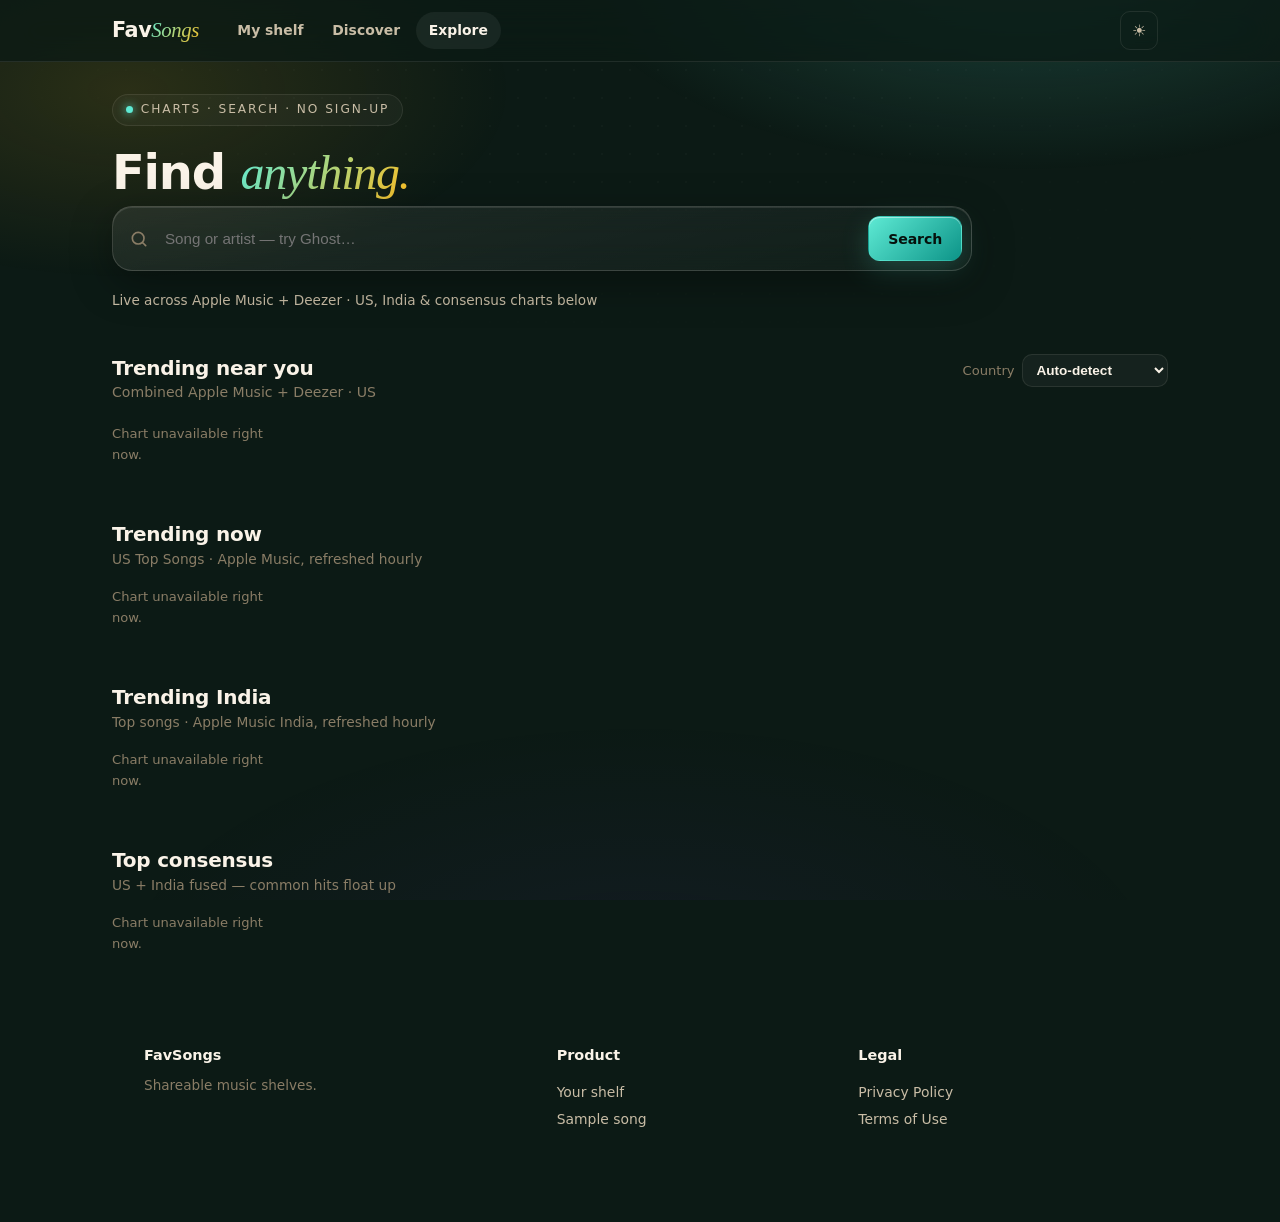
==== commit cae3b810: "Playlist pages, short links, playable featured, availability, lyric Genius fallback" ====
--- a/explore.html
+++ b/explore.html
@@ -32,7 +32,7 @@
         <a class="fav-brand" href="index.html" aria-label="FavSongs home">Fav<em>Songs</em></a>
         <nav class="fav-nav" aria-label="Primary">
           <a href="shelf.html">My shelf</a>
-          <a href="index.html#discover">Discover</a>
+          <a href="explore.html#discover">Discover</a>
           <a href="explore.html" aria-current="page">Explore</a>
         </nav>
         <div class="fav-top-spot">
@@ -57,6 +57,17 @@
         <h2>Results</h2>
         <p id="resultsMeta"></p>
         <div class="rail" id="resultsRail"></div>
+      </section>
+
+      <section class="rail-sec" id="geoSec">
+        <div class="fav-sec-head">
+          <div><h2 style="margin:0">Trending near you</h2>
+          <p class="rail-sub" style="margin:0.15rem 0 0">Detecting your country…</p></div>
+          <p style="margin:0"><label class="fav-hint" style="display:inline-flex;align-items:center;gap:0.45rem">Country
+            <select id="countryPick" aria-label="Chart country"></select>
+          </label></p>
+        </div>
+        <div class="rail" id="geoRail"><div class="skel"></div><div class="skel"></div><div class="skel"></div></div>
       </section>
 
       <section class="rail-sec">
@@ -207,8 +218,55 @@
           ]).then(([us, inn, dz]) => {
             paintRail("comboRail", window.FavCharts.mergeCharts([us, inn, dz], 12));
           }).catch(() => paintRail("comboRail", []));
+          // Geo rail + manual country override (persisted, beats auto-detect).
+          const COUNTRIES = [
+            ["auto", "Auto-detect"], ["us", "United States"], ["in", "India"],
+            ["jp", "Japan"], ["gb", "United Kingdom"], ["kr", "South Korea"],
+            ["br", "Brazil"], ["fr", "France"], ["de", "Germany"],
+            ["ca", "Canada"], ["au", "Australia"], ["mx", "Mexico"],
+            ["es", "Spain"], ["it", "Italy"], ["ph", "Philippines"], ["id", "Indonesia"],
+          ];
+          const pick = document.getElementById("countryPick");
+          const sub = document.querySelector("#geoSec .rail-sub");
+          function paintGeo(cc) {
+            if (sub) sub.textContent = "Combined Apple Music + Deezer · " + String(cc).toUpperCase();
+            window.FavCharts.combinedTrending(cc)
+              .then((items) => paintRail("geoRail", items))
+              .catch(() => paintRail("geoRail", []));
+          }
+          if (pick) {
+            for (const [v, label] of COUNTRIES) {
+              const o = document.createElement("option");
+              o.value = v;
+              o.textContent = label;
+              pick.appendChild(o);
+            }
+            let initial = "auto";
+            try {
+              const ov = localStorage.getItem("favsongs.cc.override");
+              if (ov && /^[a-z]{2}$/.test(ov)) initial = ov;
+            } catch { /* private mode */ }
+            pick.value = initial;
+            const applyPick = () => {
+              const v = pick.value;
+              if (v === "auto") {
+                window.FavCharts.clearCountryOverride();
+                window.FavCharts.detectCountryFresh().then(paintGeo).catch(() => paintGeo("us"));
+              } else if (window.FavCharts.setCountryOverride(v)) {
+                paintGeo(v);
+              }
+            };
+            pick.addEventListener("change", applyPick);
+            if (initial === "auto") {
+              window.FavCharts.detectCountry().then(paintGeo).catch(() => paintGeo("us"));
+            } else {
+              paintGeo(initial);
+            }
+          } else {
+            window.FavCharts.detectCountry().then(paintGeo).catch(() => paintGeo("us"));
+          }
         } else {
-          for (const id of ["appleRail", "deezerRail", "comboRail"]) paintRail(id, []);
+          for (const id of ["appleRail", "deezerRail", "comboRail", "geoRail"]) paintRail(id, []);
         }
       })();
     </script>
--- a/styles.css
+++ b/styles.css
@@ -1821,10 +1821,16 @@
       .fav-hero h1 em { font-family: Georgia, 'Times New Roman', serif; font-style: italic; font-weight: 400; letter-spacing: -0.01em; }
       .fav-hero p { color: var(--ink-dim); font-size: 1.06rem; margin: 0 0 1.5rem; max-width: 46ch; }
       .fav-cta { display: flex; gap: 0.7rem; flex-wrap: wrap; }
-      .hero-stack { position: relative; height: 380px; }
-      @media (max-width: 820px) { .hero-stack { height: 250px; max-width: 420px; } }
+      .hero-stack { position: relative; height: clamp(300px, 30vw, 400px); min-width: 0; }
+      @media (max-width: 1100px) {
+        .hero-card { width: 168px; }
+      }
+      @media (max-width: 820px) {
+        .hero-stack { height: 250px; max-width: 420px; }
+        .hero-card { width: 168px; }
+      }
       .hero-card {
-        position: absolute; width: 200px; padding: 0.7rem;
+        position: absolute; width: clamp(160px, 16vw, 200px); padding: 0.7rem 0.7rem 0.8rem;
         border-radius: 18px; border: 1px solid var(--line-strong);
         background: linear-gradient(165deg, rgba(255,255,255,0.09), rgba(255,255,255,0.02));
         box-shadow: inset 0 1px 0 rgba(255,255,255,0.12), var(--shadow-card);
@@ -2241,3 +2247,45 @@
   border: 1px solid var(--line-strong); border-radius: 999px;
   padding: 0.1rem 0.45rem; backdrop-filter: blur(8px);
 }
+/* Manual-copy share box (clipboard-denied fallback — no prompt() dialogs) */
+.share-box {
+  display: flex; gap: 0.6rem; margin-top: 0.8rem; align-items: center;
+}
+.share-box input {
+  flex: 1; min-width: 0; padding: 0.65rem 0.9rem; border-radius: 12px;
+  border: 1px solid var(--amber); background: rgba(255,255,255,0.05);
+  color: var(--ink); font-size: 0.85rem; font-family: ui-monospace, monospace;
+}
+/* Service tag: never clipped */
+.svc .na-tag { flex: none; white-space: nowrap; }
+.svc { min-width: 0; }
+/* Player vertical rhythm */
+.player { align-items: center; }
+.player .eq { align-self: center; }
+.track-meta { align-items: baseline; }
+
+/* Rhythm pass: index trending cadence, explore air, hint alignment */
+#trending .fav-sec-head { align-items: baseline; }
+#trending .fav-sec-head h2 { display: flex; align-items: center; gap: 0.6rem; }
+#trending .fav-sec-head h2::before {
+  content: ""; width: 9px; height: 9px; border-radius: 50%;
+  background: var(--amber); box-shadow: 0 0 12px var(--amber);
+  animation: blink 2.2s ease-in-out infinite;
+}
+#trending { margin-top: 0.6rem; }
+#trending .rail { padding-bottom: 1rem; }
+main.explore-main { max-width: 1200px; }
+main.explore-main .rail-sec { margin: 2.6rem 0 0; }
+main.explore-main .rail { gap: 1rem; padding-bottom: 1.1rem; }
+.fav-import { align-items: start; }
+.fav-import .fav-hint, #importHint {
+  display: block; flex-basis: 100%; margin: 0.15rem 0 0;
+  line-height: 1.5; text-align: left;
+}
+/* Country picker matches inputs */
+#countryPick {
+  padding: 0.45rem 0.6rem; border-radius: 10px;
+  border: 1px solid var(--line); background: rgba(255,255,255,0.04);
+  color: var(--ink); font-size: 0.85rem; font-weight: 600;
+}
+#countryPick:focus { outline: none; border-color: var(--amber); }
